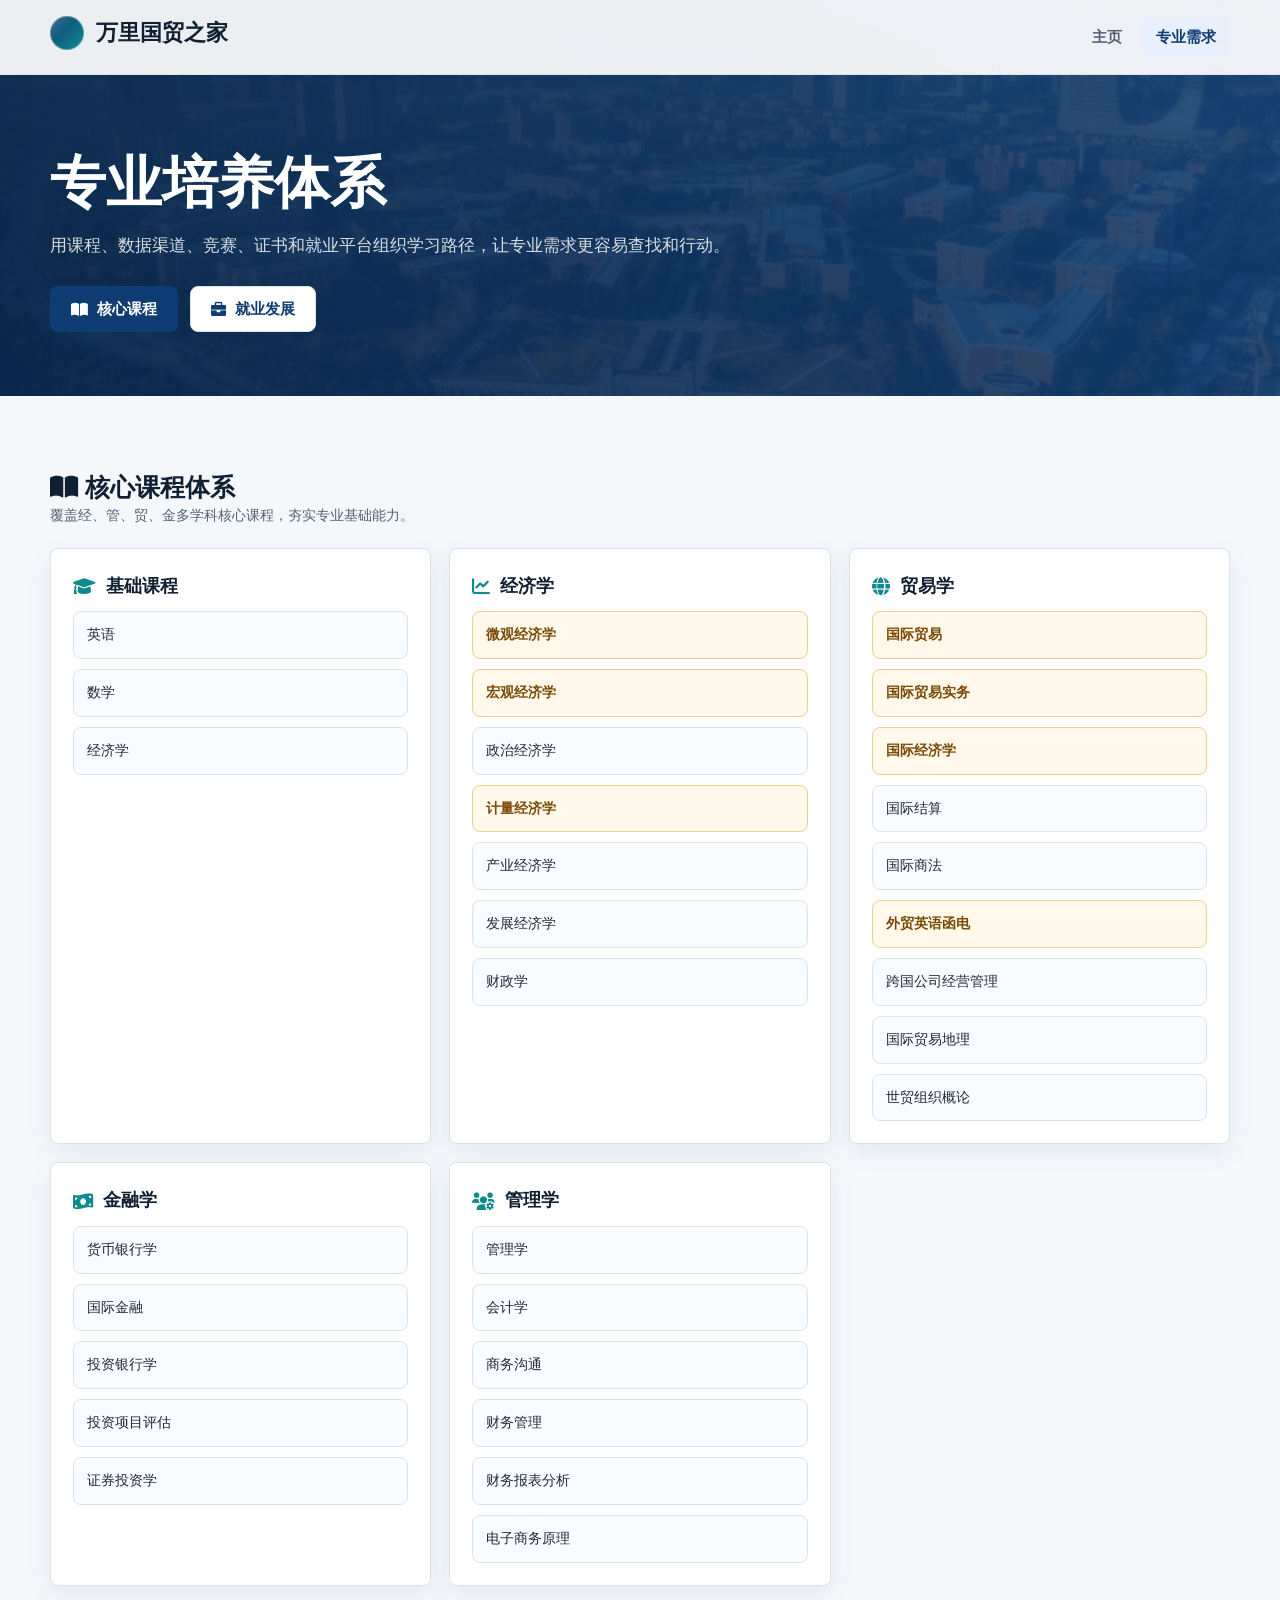
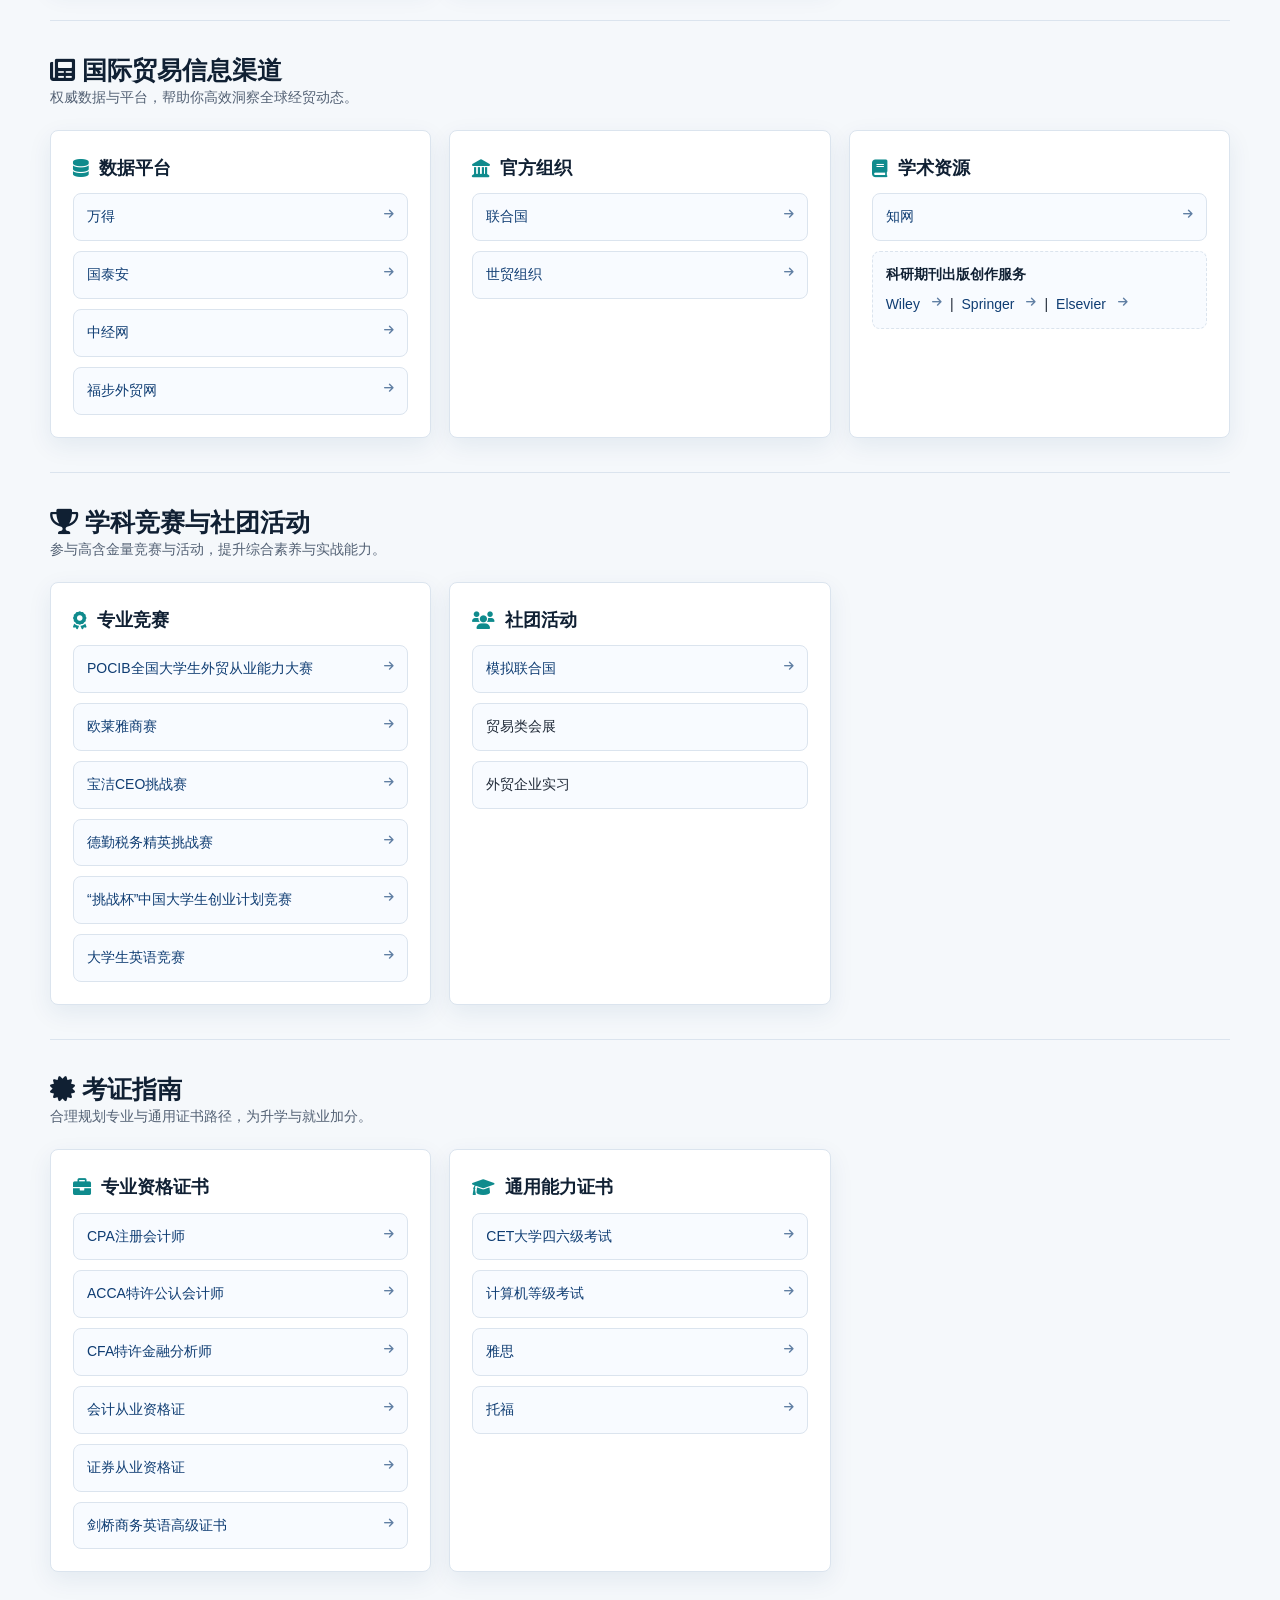
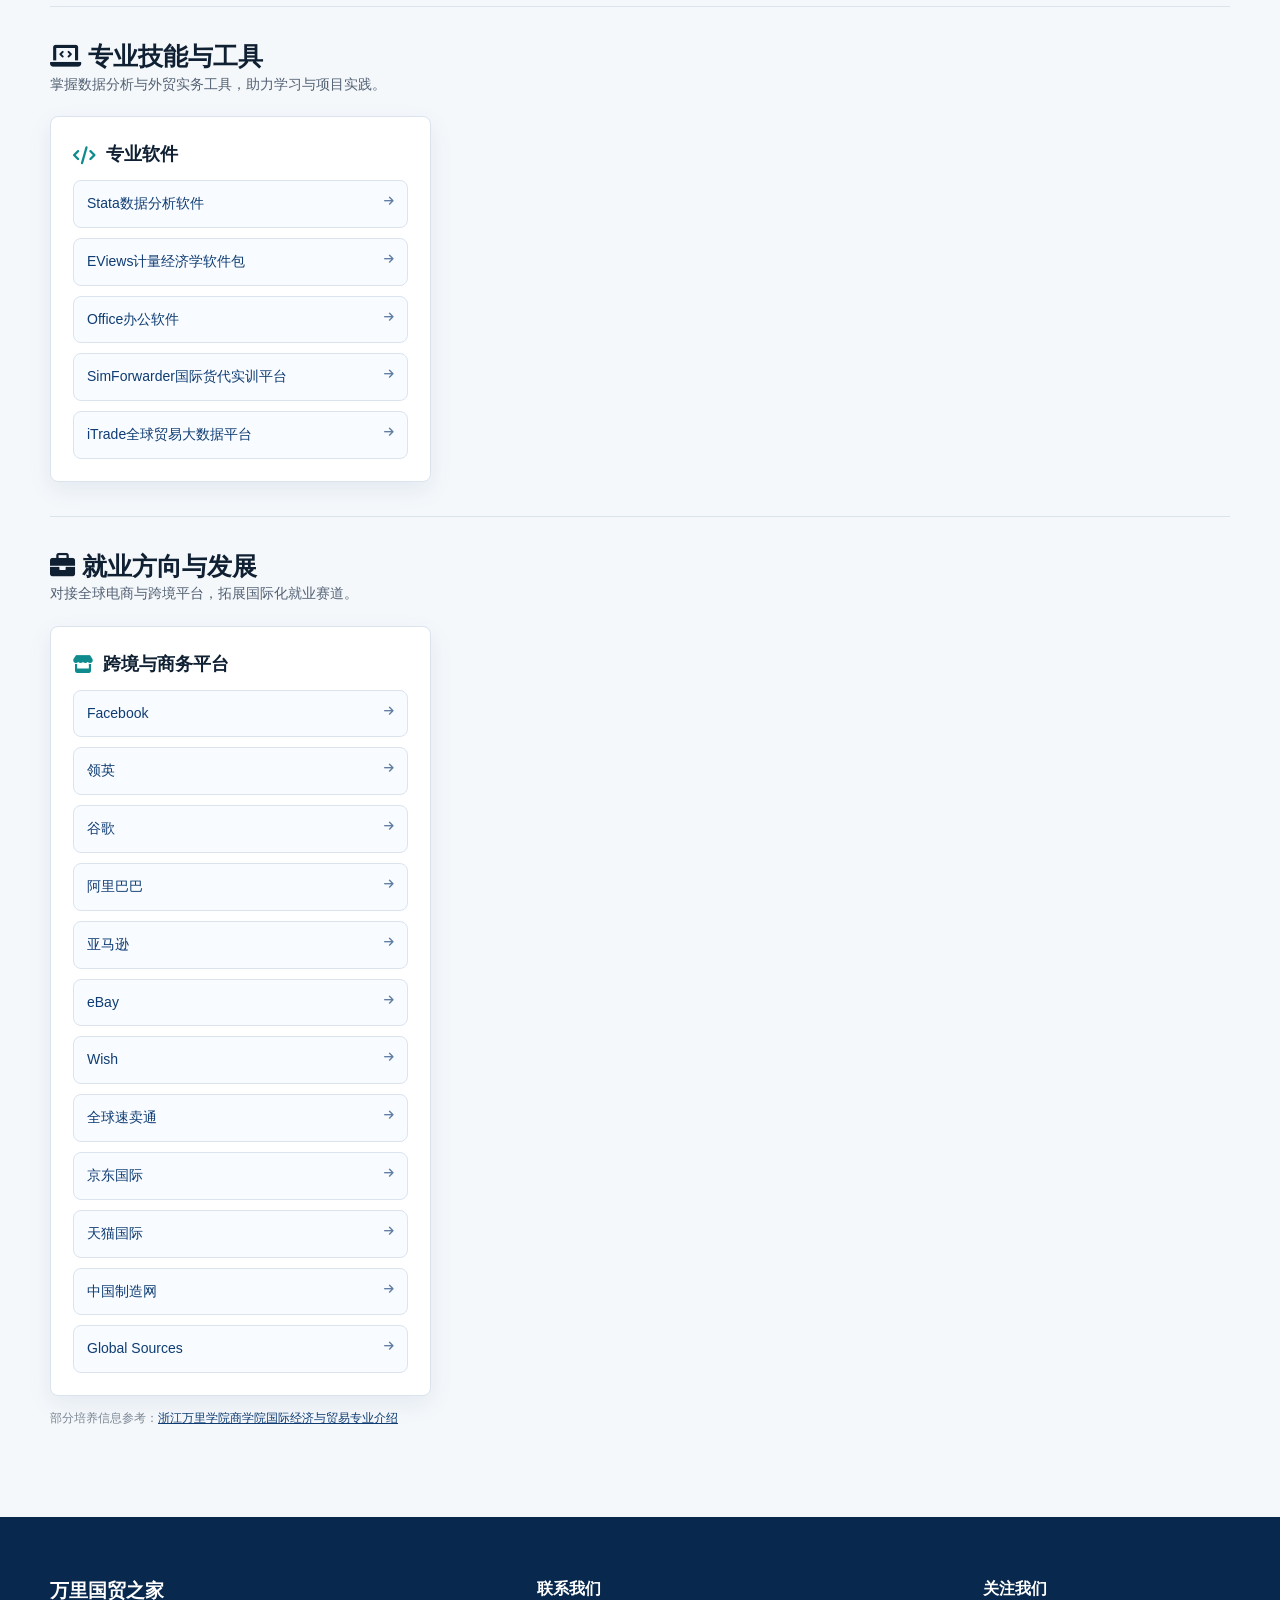
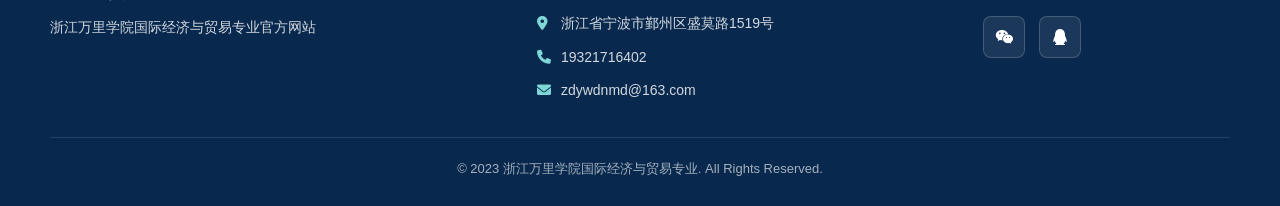
==== requirements.html @ cb08a364 "Redesign two-page site UI" ====
<!DOCTYPE html>
<html lang="zh-CN">
<head>
    <meta charset="UTF-8">
    <meta name="viewport" content="width=device-width, initial-scale=1.0">
    <title>专业需求 - 万里国贸之家</title>
    <link rel="stylesheet" href="css/style.css">
    <link rel="stylesheet" href="https://cdnjs.cloudflare.com/ajax/libs/font-awesome/6.0.0/css/all.min.css">
</head>
<body>
    <nav class="navbar">
        <div class="container">
            <div class="logo">
                <a href="index.html"><h1>万里国贸之家</h1></a>
            </div>
            <ul class="nav-links">
                <li><a href="index.html">主页</a></li>
                <li><a href="requirements.html" class="active">专业需求</a></li>
            </ul>
            <button class="menu-toggle" type="button" aria-label="打开导航">
                <i class="fas fa-bars"></i>
            </button>
        </div>
    </nav>

    <header class="page-hero">
        <div class="container">
            <h2>专业培养体系</h2>
            <p>用课程、数据渠道、竞赛、证书和就业平台组织学习路径，让专业需求更容易查找和行动。</p>
            <div class="page-hero-actions">
                <a class="btn btn-primary" href="#courses"><i class="fas fa-book-open"></i> 核心课程</a>
                <a class="btn btn-outline" href="#career"><i class="fas fa-briefcase"></i> 就业发展</a>
            </div>
        </div>
    </header>

    <main class="requirements-section">
        <div class="container">
            <div class="requirements-content">
                <section id="courses" class="requirement-category">
                    <div class="category-header">
                        <div>
                            <h3><i class="fas fa-book-open"></i> 核心课程体系</h3>
                            <p>覆盖经、管、贸、金多学科核心课程，夯实专业基础能力。</p>
                        </div>
                    </div>
                    <div class="unified-card-grid">
                        <div class="unified-card">
                            <h4><i class="fas fa-graduation-cap"></i> 基础课程</h4>
                            <div class="info-card">英语</div>
                            <div class="info-card">数学</div>
                            <div class="info-card">经济学</div>
                        </div>
                        <div class="unified-card">
                            <h4><i class="fas fa-chart-line"></i> 经济学</h4>
                            <div class="info-card important-course">微观经济学</div>
                            <div class="info-card important-course">宏观经济学</div>
                            <div class="info-card">政治经济学</div>
                            <div class="info-card important-course">计量经济学</div>
                            <div class="info-card">产业经济学</div>
                            <div class="info-card">发展经济学</div>
                            <div class="info-card">财政学</div>
                        </div>
                        <div class="unified-card">
                            <h4><i class="fas fa-globe"></i> 贸易学</h4>
                            <div class="info-card important-course">国际贸易</div>
                            <div class="info-card important-course">国际贸易实务</div>
                            <div class="info-card important-course">国际经济学</div>
                            <div class="info-card">国际结算</div>
                            <div class="info-card">国际商法</div>
                            <div class="info-card important-course">外贸英语函电</div>
                            <div class="info-card">跨国公司经营管理</div>
                            <div class="info-card">国际贸易地理</div>
                            <div class="info-card">世贸组织概论</div>
                        </div>
                        <div class="unified-card">
                            <h4><i class="fas fa-money-bill-wave"></i> 金融学</h4>
                            <div class="info-card">货币银行学</div>
                            <div class="info-card">国际金融</div>
                            <div class="info-card">投资银行学</div>
                            <div class="info-card">投资项目评估</div>
                            <div class="info-card">证券投资学</div>
                        </div>
                        <div class="unified-card">
                            <h4><i class="fas fa-users-cog"></i> 管理学</h4>
                            <div class="info-card">管理学</div>
                            <div class="info-card">会计学</div>
                            <div class="info-card">商务沟通</div>
                            <div class="info-card">财务管理</div>
                            <div class="info-card">财务报表分析</div>
                            <div class="info-card">电子商务原理</div>
                        </div>
                    </div>
                </section>

                <section class="requirement-category">
                    <div class="category-header">
                        <div>
                            <h3><i class="fas fa-newspaper"></i> 国际贸易信息渠道</h3>
                            <p>权威数据与平台，帮助你高效洞察全球经贸动态。</p>
                        </div>
                    </div>
                    <div class="unified-card-grid">
                        <div class="unified-card">
                            <h4><i class="fas fa-database"></i> 数据平台</h4>
                            <div class="info-card"><a href="https://www.wind.com.cn/" target="_blank" rel="noopener">万得</a></div>
                            <div class="info-card"><a href="https://data.csmar.com/" target="_blank" rel="noopener">国泰安</a></div>
                            <div class="info-card"><a href="https://www.cei.cn/" target="_blank" rel="noopener">中经网</a></div>
                            <div class="info-card"><a href="https://www.fobshanghai.com/" target="_blank" rel="noopener">福步外贸网</a></div>
                        </div>
                        <div class="unified-card">
                            <h4><i class="fas fa-landmark"></i> 官方组织</h4>
                            <div class="info-card"><a href="https://www.un.org/zh/" target="_blank" rel="noopener">联合国</a></div>
                            <div class="info-card"><a href="https://www.wto.org/" target="_blank" rel="noopener">世贸组织</a></div>
                        </div>
                        <div class="unified-card">
                            <h4><i class="fas fa-book"></i> 学术资源</h4>
                            <div class="info-card"><a href="https://www.cnki.net/" target="_blank" rel="noopener">知网</a></div>
                            <div class="info-card cluster-box">
                                <div class="cluster-title">科研期刊出版创作服务</div>
                                <div class="cluster-links">
                                    <a href="https://www.wiley.com/en-us" target="_blank" rel="noopener">Wiley</a>
                                    <span>|</span>
                                    <a href="https://www.springer.com/" target="_blank" rel="noopener">Springer</a>
                                    <span>|</span>
                                    <a href="https://www.elsevier.com/" target="_blank" rel="noopener">Elsevier</a>
                                </div>
                            </div>
                        </div>
                    </div>
                </section>

                <section class="requirement-category">
                    <div class="category-header">
                        <div>
                            <h3><i class="fas fa-trophy"></i> 学科竞赛与社团活动</h3>
                            <p>参与高含金量竞赛与活动，提升综合素养与实战能力。</p>
                        </div>
                    </div>
                    <div class="unified-card-grid">
                        <div class="unified-card">
                            <h4><i class="fas fa-award"></i> 专业竞赛</h4>
                            <div class="info-card"><a href="https://winner.pocib.com/2024-2025/index.html" target="_blank" rel="noopener">POCIB全国大学生外贸从业能力大赛</a></div>
                            <div class="info-card"><a href="https://brandstorm.loreal.com/zh" target="_blank" rel="noopener">欧莱雅商赛</a></div>
                            <div class="info-card"><a href="https://pg-ceochallenge.hrc.com.vn/" target="_blank" rel="noopener">宝洁CEO挑战赛</a></div>
                            <div class="info-card"><a href="https://www.deloitte.com/cn/zh/events.html" target="_blank" rel="noopener">德勤税务精英挑战赛</a></div>
                            <div class="info-card"><a href="https://www.tiaozhanbei.net/" target="_blank" rel="noopener">“挑战杯”中国大学生创业计划竞赛</a></div>
                            <div class="info-card"><a href="https://www.chinaneccs.cn/" target="_blank" rel="noopener">大学生英语竞赛</a></div>
                        </div>
                        <div class="unified-card">
                            <h4><i class="fas fa-users"></i> 社团活动</h4>
                            <div class="info-card"><a href="https://bfsumun.unischool.cn/" target="_blank" rel="noopener">模拟联合国</a></div>
                            <div class="info-card">贸易类会展</div>
                            <div class="info-card">外贸企业实习</div>
                        </div>
                    </div>
                </section>

                <section class="requirement-category">
                    <div class="category-header">
                        <div>
                            <h3><i class="fas fa-certificate"></i> 考证指南</h3>
                            <p>合理规划专业与通用证书路径，为升学与就业加分。</p>
                        </div>
                    </div>
                    <div class="unified-card-grid">
                        <div class="unified-card">
                            <h4><i class="fas fa-briefcase"></i> 专业资格证书</h4>
                            <div class="info-card"><a href="https://cpaexam.cicpa.org.cn/" target="_blank" rel="noopener">CPA注册会计师</a></div>
                            <div class="info-card"><a href="https://www.accaglobal.com/ca/en.html" target="_blank" rel="noopener">ACCA特许公认会计师</a></div>
                            <div class="info-card"><a href="https://www.cfainstitute.org/" target="_blank" rel="noopener">CFA特许金融分析师</a></div>
                            <div class="info-card"><a href="http://kzp.mof.gov.cn/" target="_blank" rel="noopener">会计从业资格证</a></div>
                            <div class="info-card"><a href="https://www.sac.net.cn/cyry/kspt/ksbm/" target="_blank" rel="noopener">证券从业资格证</a></div>
                            <div class="info-card"><a href="https://bec.neea.cn/" target="_blank" rel="noopener">剑桥商务英语高级证书</a></div>
                        </div>
                        <div class="unified-card">
                            <h4><i class="fas fa-graduation-cap"></i> 通用能力证书</h4>
                            <div class="info-card"><a href="https://cet-bm.neea.edu.cn/" target="_blank" rel="noopener">CET大学四六级考试</a></div>
                            <div class="info-card"><a href="https://ncre-bm.neea.cn/" target="_blank" rel="noopener">计算机等级考试</a></div>
                            <div class="info-card"><a href="https://ielts.org/" target="_blank" rel="noopener">雅思</a></div>
                            <div class="info-card"><a href="https://www.cn.ets.org/toefl.html" target="_blank" rel="noopener">托福</a></div>
                        </div>
                    </div>
                </section>

                <section class="requirement-category">
                    <div class="category-header">
                        <div>
                            <h3><i class="fas fa-laptop-code"></i> 专业技能与工具</h3>
                            <p>掌握数据分析与外贸实务工具，助力学习与项目实践。</p>
                        </div>
                    </div>
                    <div class="unified-card-grid">
                        <div class="unified-card">
                            <h4><i class="fas fa-code"></i> 专业软件</h4>
                            <div class="info-card"><a href="https://www.stata.com/" target="_blank" rel="noopener">Stata数据分析软件</a></div>
                            <div class="info-card"><a href="https://www.eviews.com/" target="_blank" rel="noopener">EViews计量经济学软件包</a></div>
                            <div class="info-card"><a href="https://www.microsoft.com/en/microsoft-365/microsoft-office" target="_blank" rel="noopener">Office办公软件</a></div>
                            <div class="info-card"><a href="https://simforwarder.desunsoft.net/" target="_blank" rel="noopener">SimForwarder国际货代实训平台</a></div>
                            <div class="info-card"><a href="https://itrade.taiwantrade.com/" target="_blank" rel="noopener">iTrade全球贸易大数据平台</a></div>
                        </div>
                    </div>
                </section>

                <section id="career" class="requirement-category">
                    <div class="category-header">
                        <div>
                            <h3><i class="fas fa-briefcase"></i> 就业方向与发展</h3>
                            <p>对接全球电商与跨境平台，拓展国际化就业赛道。</p>
                        </div>
                    </div>
                    <div class="unified-card-grid">
                        <div class="unified-card">
                            <h4><i class="fas fa-store"></i> 跨境与商务平台</h4>
                            <div class="info-card"><a href="https://www.facebook.com/" target="_blank" rel="noopener">Facebook</a></div>
                            <div class="info-card"><a href="https://www.linkedin.com/" target="_blank" rel="noopener">领英</a></div>
                            <div class="info-card"><a href="https://www.google.cn/" target="_blank" rel="noopener">谷歌</a></div>
                            <div class="info-card"><a href="https://www.alibaba.com/" target="_blank" rel="noopener">阿里巴巴</a></div>
                            <div class="info-card"><a href="https://www.amazon.com/" target="_blank" rel="noopener">亚马逊</a></div>
                            <div class="info-card"><a href="https://www.ebay.com/" target="_blank" rel="noopener">eBay</a></div>
                            <div class="info-card"><a href="https://www.wish.com/" target="_blank" rel="noopener">Wish</a></div>
                            <div class="info-card"><a href="https://www.aliexpress.com/" target="_blank" rel="noopener">全球速卖通</a></div>
                            <div class="info-card"><a href="https://global.jd.com/" target="_blank" rel="noopener">京东国际</a></div>
                            <div class="info-card"><a href="https://www.tmall.hk/" target="_blank" rel="noopener">天猫国际</a></div>
                            <div class="info-card"><a href="https://cn.made-in-china.com/" target="_blank" rel="noopener">中国制造网</a></div>
                            <div class="info-card"><a href="https://www.globalsources.com/" target="_blank" rel="noopener">Global Sources</a></div>
                        </div>
                    </div>
                </section>
            </div>
            <p class="source-note">部分培养信息参考：<a href="https://business.zwu.edu.cn/b0/40/c7077a176192/page.htm" target="_blank" rel="noopener">浙江万里学院商学院国际经济与贸易专业介绍</a></p>
        </div>
    </main>

    <footer class="footer">
        <div class="container">
            <div class="footer-content">
                <div class="footer-info">
                    <h3>万里国贸之家</h3>
                    <p>浙江万里学院国际经济与贸易专业官方网站</p>
                </div>
                <div class="footer-contact">
                    <h4>联系我们</h4>
                    <p><i class="fas fa-map-marker-alt"></i> 浙江省宁波市鄞州区盛莫路1519号</p>
                    <p><i class="fas fa-phone"></i> 19321716402</p>
                    <p><i class="fas fa-envelope"></i> zdywdnmd@163.com</p>
                </div>
                <div class="footer-social">
                    <h4>关注我们</h4>
                    <div>
                        <a href="#" class="social-icon" data-image="images/微信二维码.png" aria-label="微信二维码"><i class="fab fa-weixin"></i></a>
                        <a href="#" class="social-icon" data-image="images/QQ.png" aria-label="QQ二维码"><i class="fab fa-qq"></i></a>
                    </div>
                </div>
            </div>
            <div class="footer-bottom">
                <p>&copy; 2023 浙江万里学院国际经济与贸易专业. All Rights Reserved.</p>
            </div>
        </div>
    </footer>

    <div id="qrCodeModal" class="modal" aria-hidden="true">
        <div class="modal-content">
            <span class="close-modal" aria-label="关闭">&times;</span>
            <img id="modalImage" src="" alt="二维码">
        </div>
    </div>

    <script src="js/script.js"></script>
</body>
</html>
---- css/style.css ----
/* 万里国贸之家 - UI redesign */

* {
    box-sizing: border-box;
    margin: 0;
    padding: 0;
}

:root {
    --primary-color: #0f3d73;
    --primary-dark: #08284d;
    --primary-soft: #e8f1fb;
    --accent-teal: #0f8b8d;
    --accent-amber: #d97706;
    --ink: #102033;
    --text-primary: #1f2937;
    --text-secondary: #536174;
    --text-muted: #7b8794;
    --text-light: #ffffff;
    --bg-primary: #ffffff;
    --bg-secondary: #f5f8fb;
    --bg-tertiary: #eef3f8;
    --surface: #ffffff;
    --border-color: #dbe4ee;
    --border-strong: #b9c8d8;
    --shadow-light: 0 8px 24px rgba(15, 61, 115, 0.08);
    --shadow-medium: 0 16px 38px rgba(15, 61, 115, 0.12);
    --radius-sm: 4px;
    --radius-md: 8px;
    --radius-full: 9999px;
    --nav-height: 74px;
    --transition-base: 180ms ease;
}

html {
    scroll-behavior: smooth;
}

body {
    min-width: 320px;
    font-family: "PingFang SC", "Microsoft YaHei", "Hiragino Sans GB", Arial, sans-serif;
    color: var(--text-primary);
    background: var(--bg-secondary);
    line-height: 1.7;
    overflow-x: hidden;
}

body.menu-open {
    overflow: hidden;
}

img {
    display: block;
    max-width: 100%;
}

a {
    color: inherit;
}

button,
input,
textarea {
    font: inherit;
}

.container {
    width: min(1180px, calc(100% - 40px));
    margin: 0 auto;
}

.section {
    padding: 86px 0;
}

.section-muted {
    background: var(--bg-primary);
}

.section-title {
    max-width: 760px;
    margin: 0 auto 38px;
    text-align: center;
}

.section-title h2 {
    color: var(--ink);
    font-size: clamp(28px, 4vw, 42px);
    line-height: 1.2;
    font-weight: 800;
    letter-spacing: 0;
}

.section-title p {
    margin-top: 14px;
    color: var(--text-secondary);
    font-size: 16px;
}

.line {
    width: 56px;
    height: 3px;
    margin: 18px auto 0;
    background: var(--accent-teal);
    border-radius: var(--radius-full);
}

.navbar {
    position: fixed;
    inset: 0 0 auto 0;
    z-index: 1000;
    min-height: var(--nav-height);
    background: rgba(255, 255, 255, 0.92);
    border-bottom: 1px solid rgba(219, 228, 238, 0.9);
    backdrop-filter: blur(16px);
    transition: box-shadow var(--transition-base), background var(--transition-base);
}

.navbar.is-scrolled {
    background: rgba(255, 255, 255, 0.97);
    box-shadow: 0 10px 28px rgba(15, 61, 115, 0.08);
}

.navbar .container {
    min-height: var(--nav-height);
    display: flex;
    align-items: center;
    justify-content: space-between;
    gap: 24px;
}

.logo a {
    display: inline-flex;
    align-items: center;
    gap: 12px;
    text-decoration: none;
}

.logo a::before {
    content: "";
    width: 34px;
    height: 34px;
    border-radius: 50%;
    background:
        linear-gradient(135deg, rgba(255, 255, 255, 0.24), rgba(255, 255, 255, 0) 42%),
        linear-gradient(135deg, var(--primary-color), var(--accent-teal));
    box-shadow: inset 0 0 0 1px rgba(255, 255, 255, 0.3);
}

.logo h1 {
    color: var(--ink);
    font-size: 22px;
    line-height: 1;
    font-weight: 800;
    letter-spacing: 0;
}

.nav-links {
    display: flex;
    align-items: center;
    gap: 6px;
    list-style: none;
}

.nav-links a {
    display: inline-flex;
    align-items: center;
    min-height: 40px;
    padding: 0 14px;
    border-radius: var(--radius-md);
    color: var(--text-secondary);
    font-size: 15px;
    font-weight: 650;
    text-decoration: none;
    transition: background var(--transition-base), color var(--transition-base);
}

.nav-links a:hover,
.nav-links a.active {
    color: var(--primary-color);
    background: var(--primary-soft);
}

.menu-toggle {
    display: none;
    width: 42px;
    height: 42px;
    border: 1px solid var(--border-color);
    border-radius: var(--radius-md);
    color: var(--primary-color);
    background: var(--surface);
    align-items: center;
    justify-content: center;
    cursor: pointer;
}

.hero {
    position: relative;
    min-height: 690px;
    padding: calc(var(--nav-height) + 68px) 0 72px;
    display: flex;
    align-items: center;
    overflow: hidden;
    background: #0b2747;
    color: var(--text-light);
}

.hero-media {
    position: absolute;
    inset: 0;
}

.hero-media img {
    width: 100%;
    height: 100%;
    object-fit: cover;
    object-position: center;
}

.hero-media::after {
    content: "";
    position: absolute;
    inset: 0;
    background:
        linear-gradient(90deg, rgba(8, 28, 52, 0.9), rgba(8, 28, 52, 0.68) 43%, rgba(8, 28, 52, 0.22)),
        linear-gradient(180deg, rgba(8, 28, 52, 0.08), rgba(8, 28, 52, 0.44));
}

.hero .container {
    position: relative;
    z-index: 1;
}

.hero-grid {
    display: grid;
    grid-template-columns: minmax(0, 1.1fr) minmax(320px, 0.72fr);
    gap: 54px;
    align-items: end;
}

.hero-copy h2 {
    max-width: 720px;
    font-size: clamp(42px, 7vw, 76px);
    line-height: 1.05;
    font-weight: 850;
    letter-spacing: 0;
    overflow-wrap: anywhere;
}

.hero-copy h3 {
    margin-top: 18px;
    color: rgba(255, 255, 255, 0.92);
    font-size: clamp(24px, 4vw, 38px);
    line-height: 1.25;
    font-weight: 750;
    letter-spacing: 0;
}

.hero-copy p {
    max-width: 620px;
    margin-top: 24px;
    color: rgba(255, 255, 255, 0.86);
    font-size: 18px;
}

.hero-actions {
    display: flex;
    flex-wrap: wrap;
    gap: 14px;
    margin-top: 34px;
}

.btn,
.btn-secondary {
    display: inline-flex;
    align-items: center;
    justify-content: center;
    gap: 9px;
    min-height: 46px;
    padding: 0 20px;
    border: 1px solid transparent;
    border-radius: var(--radius-md);
    font-size: 15px;
    font-weight: 750;
    line-height: 1.2;
    text-decoration: none;
    cursor: pointer;
    transition: transform var(--transition-base), box-shadow var(--transition-base), background var(--transition-base), border-color var(--transition-base), color var(--transition-base);
}

.btn:hover,
.btn-secondary:hover {
    transform: translateY(-1px);
}

.btn-primary {
    color: var(--text-light);
    background: var(--primary-color);
    box-shadow: 0 14px 28px rgba(15, 61, 115, 0.18);
}

.btn-primary:hover {
    background: var(--primary-dark);
}

.btn-outline,
.btn-secondary {
    color: var(--primary-color);
    background: var(--surface);
    border-color: var(--border-color);
}

.hero .btn-outline {
    color: var(--text-light);
    background: rgba(255, 255, 255, 0.08);
    border-color: rgba(255, 255, 255, 0.34);
}

.hero .btn-outline:hover {
    background: rgba(255, 255, 255, 0.16);
}

.hero-panel {
    background: rgba(255, 255, 255, 0.94);
    border: 1px solid rgba(255, 255, 255, 0.65);
    border-radius: var(--radius-md);
    padding: 24px;
    color: var(--ink);
    box-shadow: 0 28px 70px rgba(5, 22, 42, 0.2);
}

.hero-panel h4 {
    font-size: 18px;
    font-weight: 800;
}

.hero-facts {
    display: grid;
    gap: 12px;
    margin-top: 18px;
}

.hero-fact {
    display: grid;
    grid-template-columns: 44px 1fr;
    gap: 12px;
    align-items: center;
    padding: 14px;
    border: 1px solid var(--border-color);
    border-radius: var(--radius-md);
    background: #f8fbff;
}

.hero-fact i {
    width: 44px;
    height: 44px;
    display: inline-flex;
    align-items: center;
    justify-content: center;
    border-radius: var(--radius-md);
    color: var(--primary-color);
    background: var(--primary-soft);
}

.hero-fact strong {
    display: block;
    color: var(--ink);
    font-size: 15px;
}

.hero-fact span {
    color: var(--text-secondary);
    font-size: 13px;
}

.image-credit,
.source-note {
    margin-top: 12px;
    color: var(--text-muted);
    font-size: 12px;
}

.image-credit a,
.source-note a {
    color: var(--primary-color);
}

.quick-links {
    margin-top: -42px;
    position: relative;
    z-index: 2;
}

.quick-grid {
    display: grid;
    grid-template-columns: repeat(4, 1fr);
    gap: 1px;
    overflow: hidden;
    border: 1px solid var(--border-color);
    border-radius: var(--radius-md);
    background: var(--border-color);
    box-shadow: var(--shadow-medium);
}

.quick-card {
    min-height: 124px;
    padding: 24px;
    background: var(--surface);
    text-decoration: none;
    transition: background var(--transition-base), transform var(--transition-base);
}

.quick-card:hover {
    background: #f8fbff;
}

.quick-card i {
    color: var(--accent-teal);
    font-size: 22px;
}

.quick-card strong {
    display: block;
    margin-top: 14px;
    color: var(--ink);
    font-size: 17px;
}

.quick-card span {
    display: block;
    margin-top: 5px;
    color: var(--text-secondary);
    font-size: 14px;
}

.about-layout {
    display: grid;
    grid-template-columns: minmax(0, 1fr) minmax(360px, 0.76fr);
    gap: 48px;
    align-items: center;
}

.about-copy {
    display: grid;
    gap: 22px;
}

.about-copy p {
    color: var(--text-secondary);
    font-size: 16px;
}

.feature-list {
    display: grid;
    gap: 12px;
    list-style: none;
}

.feature-list li {
    display: flex;
    gap: 12px;
    align-items: flex-start;
    color: var(--text-primary);
}

.feature-list i {
    margin-top: 4px;
    color: var(--accent-teal);
}

.stat-grid,
.highlights-grid {
    display: grid;
    grid-template-columns: repeat(3, 1fr);
    gap: 14px;
}

.stat-card,
.highlight-card,
.objective-item,
.unified-card,
.info-card,
.resource-card {
    border: 1px solid var(--border-color);
    border-radius: var(--radius-md);
    background: var(--surface);
    box-shadow: var(--shadow-light);
}

.stat-card,
.highlight-card {
    padding: 20px;
}

.stat-card strong,
.highlight-card strong {
    display: block;
    color: var(--primary-color);
    font-size: 26px;
    line-height: 1.15;
    font-weight: 850;
}

.stat-card span,
.highlight-card span {
    display: block;
    margin-top: 8px;
    color: var(--text-secondary);
    font-size: 14px;
}

.about-media {
    display: grid;
    gap: 14px;
}

.media-frame {
    overflow: hidden;
    border-radius: var(--radius-md);
    border: 1px solid var(--border-color);
    background: var(--surface);
    box-shadow: var(--shadow-medium);
}

.media-frame img {
    width: 100%;
    aspect-ratio: 4 / 3;
    object-fit: cover;
}

.objectives-grid {
    display: grid;
    grid-template-columns: repeat(4, 1fr);
    gap: 20px;
}

.objective-item {
    padding: 28px 24px;
    min-height: 235px;
    transition: transform var(--transition-base), box-shadow var(--transition-base), border-color var(--transition-base);
}

.objective-item:hover,
.unified-card:hover,
.resource-card:hover {
    transform: translateY(-3px);
    border-color: var(--border-strong);
    box-shadow: var(--shadow-medium);
}

.objective-item .icon,
.card-icon {
    width: 46px;
    height: 46px;
    display: inline-flex;
    align-items: center;
    justify-content: center;
    border-radius: var(--radius-md);
    color: var(--primary-color);
    background: var(--primary-soft);
    font-size: 20px;
}

.objective-item h3 {
    margin-top: 22px;
    color: var(--ink);
    font-size: 21px;
    font-weight: 800;
}

.objective-item p {
    margin-top: 10px;
    color: var(--text-secondary);
    font-size: 14px;
}

.program-path {
    display: grid;
    grid-template-columns: repeat(3, 1fr);
    gap: 18px;
}

.path-item {
    padding: 26px;
    border-left: 4px solid var(--accent-teal);
    border-radius: var(--radius-md);
    background: var(--surface);
    box-shadow: var(--shadow-light);
}

.path-item h3 {
    color: var(--ink);
    font-size: 20px;
}

.path-item p {
    margin-top: 10px;
    color: var(--text-secondary);
    font-size: 14px;
}

.page-hero {
    padding: calc(var(--nav-height) + 78px) 0 64px;
    color: var(--text-light);
    background:
        linear-gradient(90deg, rgba(8, 40, 77, 0.94), rgba(15, 61, 115, 0.86)),
        url("../images/campus-gallery.jpg") center / cover;
}

.page-hero h2 {
    max-width: 800px;
    font-size: clamp(34px, 5vw, 56px);
    line-height: 1.1;
    font-weight: 850;
    letter-spacing: 0;
    overflow-wrap: anywhere;
}

.page-hero p {
    max-width: 680px;
    margin-top: 18px;
    color: rgba(255, 255, 255, 0.84);
    font-size: 17px;
}

.page-hero-actions {
    display: flex;
    flex-wrap: wrap;
    gap: 12px;
    margin-top: 26px;
}

.requirements-section {
    padding: 76px 0 88px;
}

.requirements-content {
    display: grid;
    gap: 34px;
}

.requirement-category {
    padding-bottom: 34px;
    border-bottom: 1px solid var(--border-color);
}

.requirement-category:last-child {
    border-bottom: 0;
    padding-bottom: 0;
}

.category-header {
    display: flex;
    align-items: flex-start;
    justify-content: space-between;
    gap: 24px;
    margin-bottom: 20px;
}

.category-header h3,
.requirement-category h3 {
    color: var(--ink);
    font-size: 25px;
    line-height: 1.25;
    font-weight: 800;
}

.category-header p,
.section-note {
    max-width: 620px;
    color: var(--text-secondary);
    font-size: 14px;
}

.unified-card-grid,
.resource-grid {
    display: grid;
    grid-template-columns: repeat(3, 1fr);
    gap: 18px;
}

.unified-card,
.resource-card {
    padding: 22px;
    transition: transform var(--transition-base), box-shadow var(--transition-base), border-color var(--transition-base);
}

.unified-card h4,
.resource-card h4 {
    display: flex;
    align-items: center;
    gap: 10px;
    color: var(--ink);
    font-size: 18px;
    font-weight: 800;
}

.unified-card h4 i,
.resource-card h4 i {
    color: var(--accent-teal);
}

.info-card {
    display: block;
    margin-top: 10px;
    padding: 11px 13px;
    color: var(--text-primary);
    font-size: 14px;
    box-shadow: none;
    background: #f8fbff;
}

.info-card a {
    display: flex;
    justify-content: space-between;
    gap: 12px;
    color: var(--primary-color);
    text-decoration: none;
}

.info-card a::after {
    content: "\f061";
    font-family: "Font Awesome 6 Free";
    font-weight: 900;
    font-size: 11px;
    opacity: 0.65;
}

.important-course {
    border-color: #f1cf92;
    background: #fff8eb;
    color: #7a4a04;
    font-weight: 750;
}

.cluster-box {
    border-style: dashed;
}

.cluster-title {
    color: var(--ink);
    font-weight: 750;
}

.cluster-links {
    display: flex;
    flex-wrap: wrap;
    gap: 8px;
    margin-top: 6px;
}

.cluster-links a {
    color: var(--primary-color);
    text-decoration: none;
}

.footer {
    padding: 58px 0 26px;
    color: rgba(255, 255, 255, 0.82);
    background: #08284d;
}

.footer-content {
    display: grid;
    grid-template-columns: 1.1fr 1fr 0.6fr;
    gap: 34px;
}

.footer h3,
.footer h4 {
    color: var(--text-light);
}

.footer-info p,
.footer-contact p {
    margin-top: 10px;
    font-size: 14px;
}

.footer-contact i {
    width: 20px;
    color: #7ed6d7;
}

.footer-social {
    display: flex;
    flex-direction: column;
    gap: 14px;
}

.footer-social a {
    width: 42px;
    height: 42px;
    display: inline-flex;
    align-items: center;
    justify-content: center;
    margin-right: 10px;
    border: 1px solid rgba(255, 255, 255, 0.18);
    border-radius: var(--radius-md);
    color: var(--text-light);
    text-decoration: none;
    background: rgba(255, 255, 255, 0.08);
}

.footer-bottom {
    margin-top: 34px;
    padding-top: 20px;
    border-top: 1px solid rgba(255, 255, 255, 0.12);
    color: rgba(255, 255, 255, 0.64);
    font-size: 13px;
    text-align: center;
}

.modal {
    position: fixed;
    inset: 0;
    z-index: 9999;
    display: none;
    align-items: center;
    justify-content: center;
    padding: 24px;
    background: rgba(5, 18, 32, 0.72);
}

.modal-content {
    position: relative;
    max-width: 420px;
    width: min(100%, 420px);
    padding: 22px;
    border-radius: var(--radius-md);
    background: var(--surface);
    box-shadow: var(--shadow-medium);
}

.close-modal {
    position: absolute;
    top: 8px;
    right: 14px;
    color: var(--text-secondary);
    font-size: 28px;
    cursor: pointer;
}

#modalImage {
    max-height: 80vh;
    margin: 16px auto 0;
}

.back-to-top {
    position: fixed;
    right: 24px;
    bottom: 24px;
    z-index: 900;
    width: 44px;
    height: 44px;
    display: flex;
    align-items: center;
    justify-content: center;
    border: 0;
    border-radius: var(--radius-md);
    color: var(--text-light);
    background: var(--primary-color);
    box-shadow: var(--shadow-light);
    opacity: 0;
    visibility: hidden;
    cursor: pointer;
    transition: opacity var(--transition-base), visibility var(--transition-base), transform var(--transition-base);
}

.back-to-top.visible {
    opacity: 1;
    visibility: visible;
}

.back-to-top:hover {
    transform: translateY(-2px);
}

@media (max-width: 1024px) {
    .hero-grid,
    .about-layout {
        grid-template-columns: 1fr;
    }

    .hero-panel {
        max-width: 620px;
    }

    .quick-grid,
    .objectives-grid {
        grid-template-columns: repeat(2, 1fr);
    }

    .unified-card-grid,
    .resource-grid,
    .program-path {
        grid-template-columns: repeat(2, 1fr);
    }
}

@media (max-width: 768px) {
    :root {
        --nav-height: 66px;
    }

    .container {
        width: min(1180px, calc(100% - 28px));
    }

    .navbar .container {
        min-height: var(--nav-height);
    }

    .menu-toggle {
        position: fixed;
        top: 12px;
        right: 14px;
        z-index: 1002;
        display: inline-flex;
        flex-shrink: 0;
        background: var(--primary-soft);
        border-color: var(--border-strong);
    }

    .nav-links {
        position: fixed;
        inset: var(--nav-height) 14px auto 14px;
        display: none;
        flex-direction: column;
        align-items: stretch;
        padding: 12px;
        border: 1px solid var(--border-color);
        border-radius: var(--radius-md);
        background: var(--surface);
        box-shadow: var(--shadow-medium);
    }

    .nav-links.active {
        display: flex;
    }

    .nav-links a {
        justify-content: center;
        min-height: 44px;
    }

    .hero {
        min-height: auto;
        padding: calc(var(--nav-height) + 54px) 0 56px;
    }

    .hero-grid {
        gap: 34px;
    }

    .hero-copy p {
        font-size: 16px;
    }

    .quick-links {
        margin-top: 0;
    }

    .quick-grid,
    .objectives-grid,
    .stat-grid,
    .highlights-grid,
    .unified-card-grid,
    .resource-grid,
    .program-path,
    .footer-content {
        grid-template-columns: 1fr;
    }

    .section,
    .requirements-section {
        padding: 58px 0;
    }

    .page-hero {
        padding: calc(var(--nav-height) + 52px) 0 48px;
    }

    .page-hero h2 {
        font-size: clamp(30px, 8.2vw, 42px);
    }

    .category-header {
        display: block;
    }

    .category-header p {
        margin-top: 10px;
    }

}

@media (max-width: 520px) {
    .hero-actions,
    .page-hero-actions {
        display: grid;
    }

    .btn,
    .btn-secondary {
        width: 100%;
    }

    .hero-panel {
        padding: 18px;
    }

    .quick-card,
    .objective-item,
    .unified-card,
    .resource-card {
        padding: 20px;
    }
}
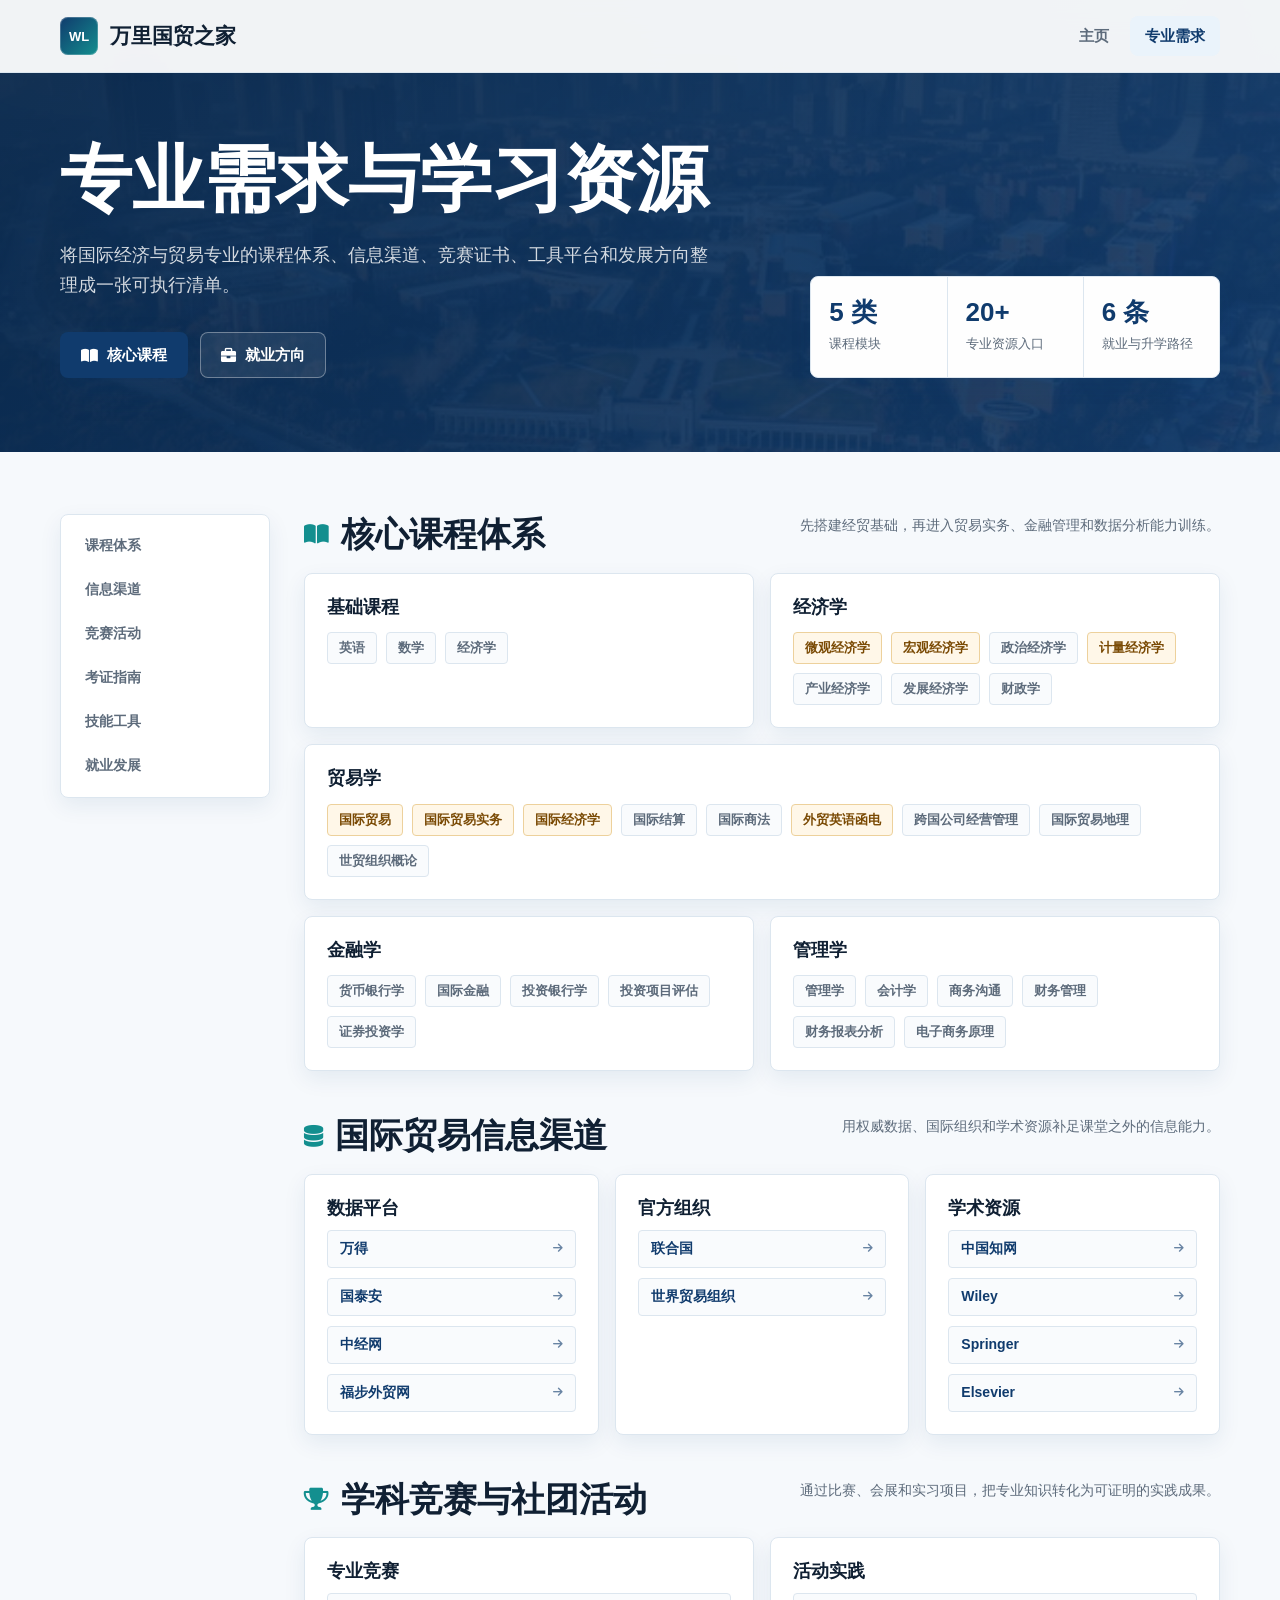
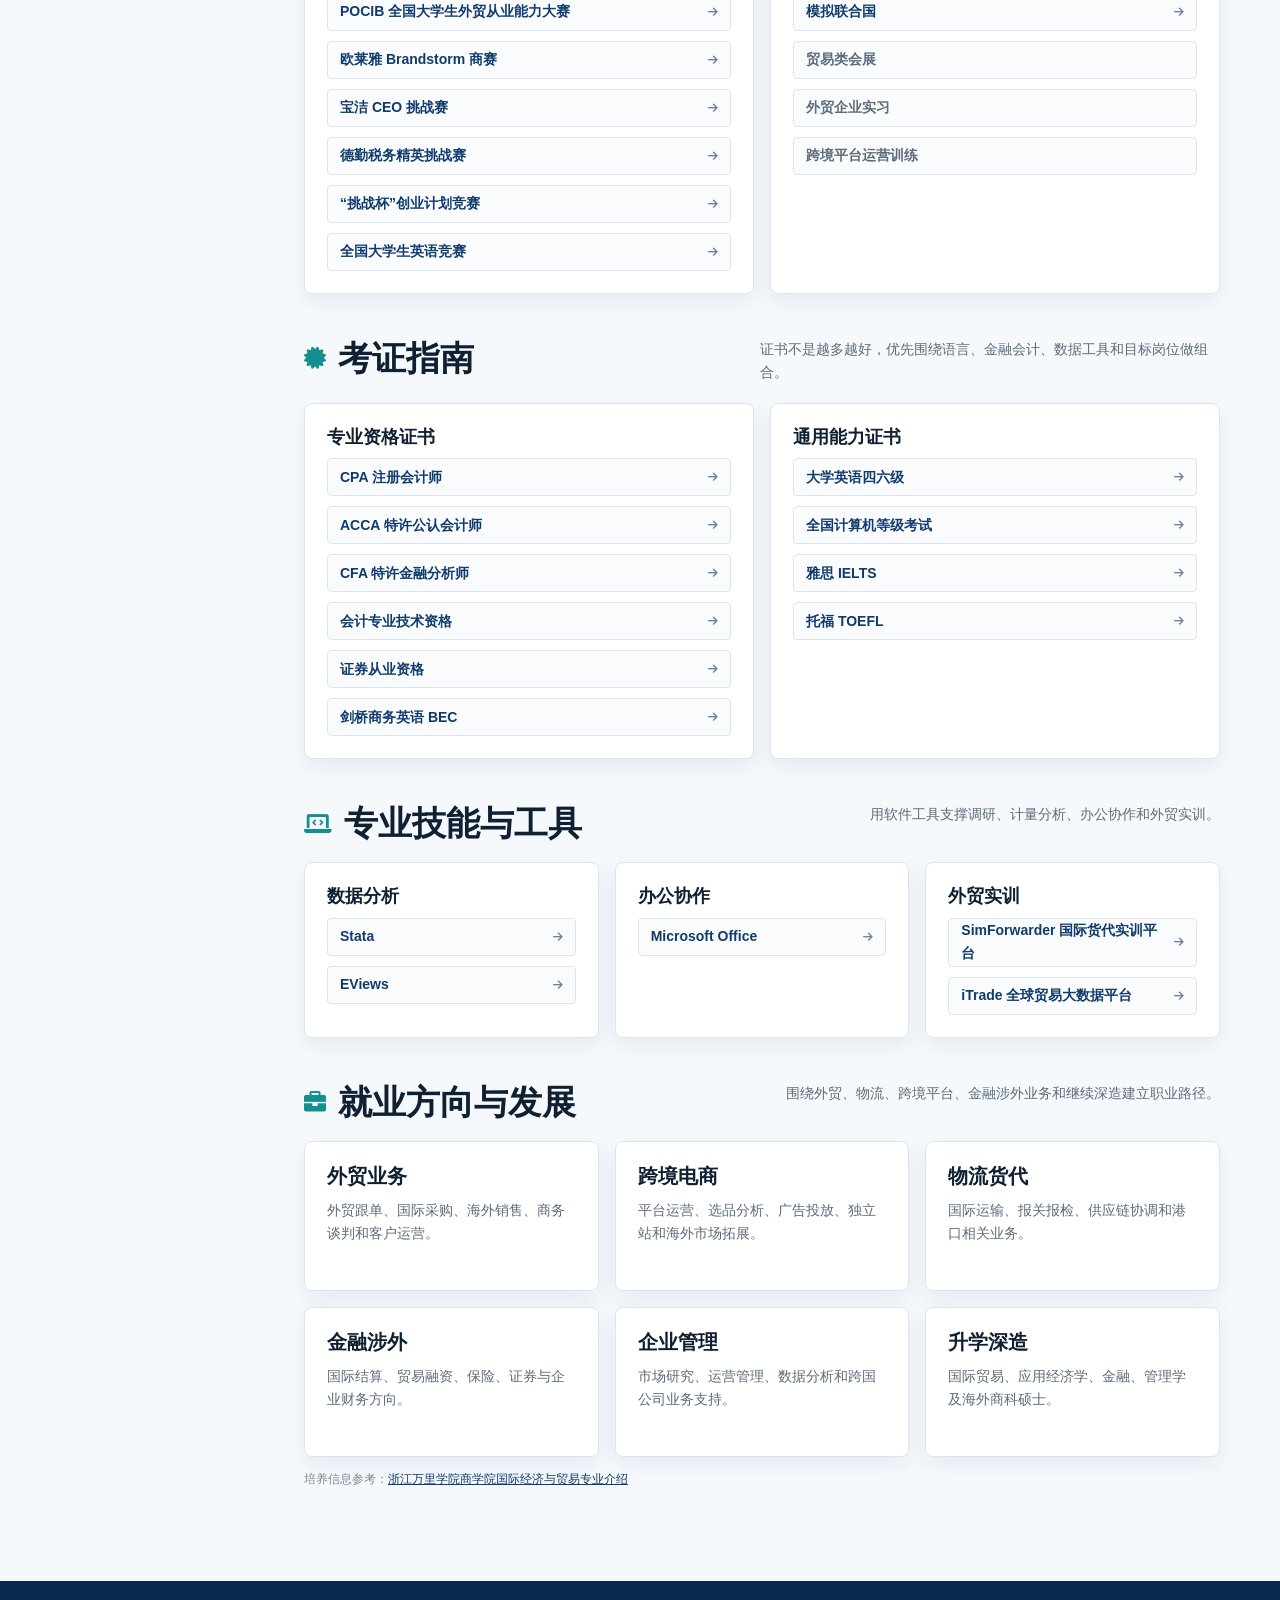
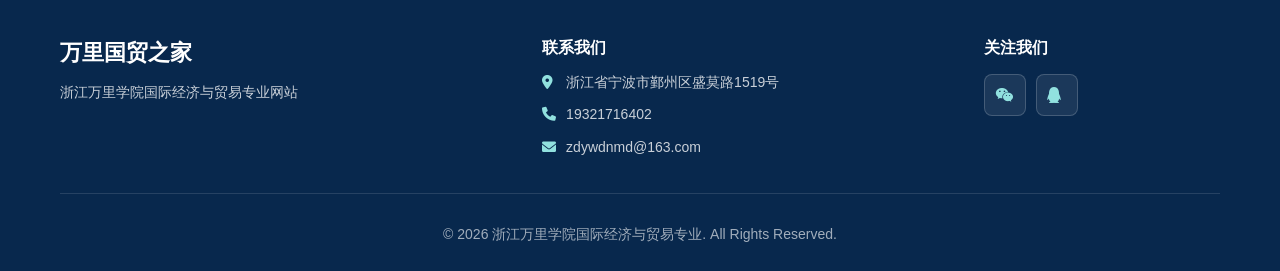
==== commit 59b5984f: "Polish two-page UI and real campus assets" ====
--- a/requirements.html
+++ b/requirements.html
@@ -4,15 +4,17 @@
     <meta charset="UTF-8">
     <meta name="viewport" content="width=device-width, initial-scale=1.0">
     <title>专业需求 - 万里国贸之家</title>
+    <meta name="description" content="浙江万里学院国际经济与贸易专业课程、竞赛、证书、工具与就业资源。">
     <link rel="stylesheet" href="css/style.css">
     <link rel="stylesheet" href="https://cdnjs.cloudflare.com/ajax/libs/font-awesome/6.0.0/css/all.min.css">
 </head>
 <body>
     <nav class="navbar">
-        <div class="container">
-            <div class="logo">
-                <a href="index.html"><h1>万里国贸之家</h1></a>
-            </div>
+        <div class="container nav-inner">
+            <a class="brand" href="index.html" aria-label="万里国贸之家首页">
+                <span class="brand-mark">WL</span>
+                <span class="brand-name">万里国贸之家</span>
+            </a>
             <ul class="nav-links">
                 <li><a href="index.html">主页</a></li>
                 <li><a href="requirements.html" class="active">专业需求</a></li>
@@ -23,245 +25,275 @@
         </div>
     </nav>
 
-    <header class="page-hero">
-        <div class="container">
-            <h2>专业培养体系</h2>
-            <p>用课程、数据渠道、竞赛、证书和就业平台组织学习路径，让专业需求更容易查找和行动。</p>
-            <div class="page-hero-actions">
-                <a class="btn btn-primary" href="#courses"><i class="fas fa-book-open"></i> 核心课程</a>
-                <a class="btn btn-outline" href="#career"><i class="fas fa-briefcase"></i> 就业发展</a>
+    <header class="resource-hero">
+        <div class="container resource-hero-grid">
+            <div>
+                <h1>专业需求与学习资源</h1>
+                <p>将国际经济与贸易专业的课程体系、信息渠道、竞赛证书、工具平台和发展方向整理成一张可执行清单。</p>
+                <div class="hero-actions">
+                    <a class="btn btn-primary" href="#courses"><i class="fas fa-book-open"></i> 核心课程</a>
+                    <a class="btn btn-ghost" href="#career"><i class="fas fa-briefcase"></i> 就业方向</a>
+                </div>
+            </div>
+            <div class="resource-summary">
+                <div>
+                    <strong>5 类</strong>
+                    <span>课程模块</span>
+                </div>
+                <div>
+                    <strong>20+</strong>
+                    <span>专业资源入口</span>
+                </div>
+                <div>
+                    <strong>6 条</strong>
+                    <span>就业与升学路径</span>
+                </div>
             </div>
         </div>
     </header>
 
-    <main class="requirements-section">
-        <div class="container">
-            <div class="requirements-content">
-                <section id="courses" class="requirement-category">
-                    <div class="category-header">
-                        <div>
-                            <h3><i class="fas fa-book-open"></i> 核心课程体系</h3>
-                            <p>覆盖经、管、贸、金多学科核心课程，夯实专业基础能力。</p>
-                        </div>
-                    </div>
-                    <div class="unified-card-grid">
-                        <div class="unified-card">
-                            <h4><i class="fas fa-graduation-cap"></i> 基础课程</h4>
-                            <div class="info-card">英语</div>
-                            <div class="info-card">数学</div>
-                            <div class="info-card">经济学</div>
-                        </div>
-                        <div class="unified-card">
-                            <h4><i class="fas fa-chart-line"></i> 经济学</h4>
-                            <div class="info-card important-course">微观经济学</div>
-                            <div class="info-card important-course">宏观经济学</div>
-                            <div class="info-card">政治经济学</div>
-                            <div class="info-card important-course">计量经济学</div>
-                            <div class="info-card">产业经济学</div>
-                            <div class="info-card">发展经济学</div>
-                            <div class="info-card">财政学</div>
-                        </div>
-                        <div class="unified-card">
-                            <h4><i class="fas fa-globe"></i> 贸易学</h4>
-                            <div class="info-card important-course">国际贸易</div>
-                            <div class="info-card important-course">国际贸易实务</div>
-                            <div class="info-card important-course">国际经济学</div>
-                            <div class="info-card">国际结算</div>
-                            <div class="info-card">国际商法</div>
-                            <div class="info-card important-course">外贸英语函电</div>
-                            <div class="info-card">跨国公司经营管理</div>
-                            <div class="info-card">国际贸易地理</div>
-                            <div class="info-card">世贸组织概论</div>
-                        </div>
-                        <div class="unified-card">
-                            <h4><i class="fas fa-money-bill-wave"></i> 金融学</h4>
-                            <div class="info-card">货币银行学</div>
-                            <div class="info-card">国际金融</div>
-                            <div class="info-card">投资银行学</div>
-                            <div class="info-card">投资项目评估</div>
-                            <div class="info-card">证券投资学</div>
-                        </div>
-                        <div class="unified-card">
-                            <h4><i class="fas fa-users-cog"></i> 管理学</h4>
-                            <div class="info-card">管理学</div>
-                            <div class="info-card">会计学</div>
-                            <div class="info-card">商务沟通</div>
-                            <div class="info-card">财务管理</div>
-                            <div class="info-card">财务报表分析</div>
-                            <div class="info-card">电子商务原理</div>
-                        </div>
-                    </div>
-                </section>
-
-                <section class="requirement-category">
-                    <div class="category-header">
-                        <div>
-                            <h3><i class="fas fa-newspaper"></i> 国际贸易信息渠道</h3>
-                            <p>权威数据与平台，帮助你高效洞察全球经贸动态。</p>
-                        </div>
-                    </div>
-                    <div class="unified-card-grid">
-                        <div class="unified-card">
-                            <h4><i class="fas fa-database"></i> 数据平台</h4>
-                            <div class="info-card"><a href="https://www.wind.com.cn/" target="_blank" rel="noopener">万得</a></div>
-                            <div class="info-card"><a href="https://data.csmar.com/" target="_blank" rel="noopener">国泰安</a></div>
-                            <div class="info-card"><a href="https://www.cei.cn/" target="_blank" rel="noopener">中经网</a></div>
-                            <div class="info-card"><a href="https://www.fobshanghai.com/" target="_blank" rel="noopener">福步外贸网</a></div>
-                        </div>
-                        <div class="unified-card">
-                            <h4><i class="fas fa-landmark"></i> 官方组织</h4>
-                            <div class="info-card"><a href="https://www.un.org/zh/" target="_blank" rel="noopener">联合国</a></div>
-                            <div class="info-card"><a href="https://www.wto.org/" target="_blank" rel="noopener">世贸组织</a></div>
-                        </div>
-                        <div class="unified-card">
-                            <h4><i class="fas fa-book"></i> 学术资源</h4>
-                            <div class="info-card"><a href="https://www.cnki.net/" target="_blank" rel="noopener">知网</a></div>
-                            <div class="info-card cluster-box">
-                                <div class="cluster-title">科研期刊出版创作服务</div>
-                                <div class="cluster-links">
-                                    <a href="https://www.wiley.com/en-us" target="_blank" rel="noopener">Wiley</a>
-                                    <span>|</span>
-                                    <a href="https://www.springer.com/" target="_blank" rel="noopener">Springer</a>
-                                    <span>|</span>
-                                    <a href="https://www.elsevier.com/" target="_blank" rel="noopener">Elsevier</a>
-                                </div>
-                            </div>
-                        </div>
-                    </div>
-                </section>
-
-                <section class="requirement-category">
-                    <div class="category-header">
-                        <div>
-                            <h3><i class="fas fa-trophy"></i> 学科竞赛与社团活动</h3>
-                            <p>参与高含金量竞赛与活动，提升综合素养与实战能力。</p>
-                        </div>
-                    </div>
-                    <div class="unified-card-grid">
-                        <div class="unified-card">
-                            <h4><i class="fas fa-award"></i> 专业竞赛</h4>
-                            <div class="info-card"><a href="https://winner.pocib.com/2024-2025/index.html" target="_blank" rel="noopener">POCIB全国大学生外贸从业能力大赛</a></div>
-                            <div class="info-card"><a href="https://brandstorm.loreal.com/zh" target="_blank" rel="noopener">欧莱雅商赛</a></div>
-                            <div class="info-card"><a href="https://pg-ceochallenge.hrc.com.vn/" target="_blank" rel="noopener">宝洁CEO挑战赛</a></div>
-                            <div class="info-card"><a href="https://www.deloitte.com/cn/zh/events.html" target="_blank" rel="noopener">德勤税务精英挑战赛</a></div>
-                            <div class="info-card"><a href="https://www.tiaozhanbei.net/" target="_blank" rel="noopener">“挑战杯”中国大学生创业计划竞赛</a></div>
-                            <div class="info-card"><a href="https://www.chinaneccs.cn/" target="_blank" rel="noopener">大学生英语竞赛</a></div>
-                        </div>
-                        <div class="unified-card">
-                            <h4><i class="fas fa-users"></i> 社团活动</h4>
-                            <div class="info-card"><a href="https://bfsumun.unischool.cn/" target="_blank" rel="noopener">模拟联合国</a></div>
-                            <div class="info-card">贸易类会展</div>
-                            <div class="info-card">外贸企业实习</div>
-                        </div>
-                    </div>
-                </section>
-
-                <section class="requirement-category">
-                    <div class="category-header">
-                        <div>
-                            <h3><i class="fas fa-certificate"></i> 考证指南</h3>
-                            <p>合理规划专业与通用证书路径，为升学与就业加分。</p>
-                        </div>
-                    </div>
-                    <div class="unified-card-grid">
-                        <div class="unified-card">
-                            <h4><i class="fas fa-briefcase"></i> 专业资格证书</h4>
-                            <div class="info-card"><a href="https://cpaexam.cicpa.org.cn/" target="_blank" rel="noopener">CPA注册会计师</a></div>
-                            <div class="info-card"><a href="https://www.accaglobal.com/ca/en.html" target="_blank" rel="noopener">ACCA特许公认会计师</a></div>
-                            <div class="info-card"><a href="https://www.cfainstitute.org/" target="_blank" rel="noopener">CFA特许金融分析师</a></div>
-                            <div class="info-card"><a href="http://kzp.mof.gov.cn/" target="_blank" rel="noopener">会计从业资格证</a></div>
-                            <div class="info-card"><a href="https://www.sac.net.cn/cyry/kspt/ksbm/" target="_blank" rel="noopener">证券从业资格证</a></div>
-                            <div class="info-card"><a href="https://bec.neea.cn/" target="_blank" rel="noopener">剑桥商务英语高级证书</a></div>
-                        </div>
-                        <div class="unified-card">
-                            <h4><i class="fas fa-graduation-cap"></i> 通用能力证书</h4>
-                            <div class="info-card"><a href="https://cet-bm.neea.edu.cn/" target="_blank" rel="noopener">CET大学四六级考试</a></div>
-                            <div class="info-card"><a href="https://ncre-bm.neea.cn/" target="_blank" rel="noopener">计算机等级考试</a></div>
-                            <div class="info-card"><a href="https://ielts.org/" target="_blank" rel="noopener">雅思</a></div>
-                            <div class="info-card"><a href="https://www.cn.ets.org/toefl.html" target="_blank" rel="noopener">托福</a></div>
-                        </div>
-                    </div>
-                </section>
-
-                <section class="requirement-category">
-                    <div class="category-header">
-                        <div>
-                            <h3><i class="fas fa-laptop-code"></i> 专业技能与工具</h3>
-                            <p>掌握数据分析与外贸实务工具，助力学习与项目实践。</p>
-                        </div>
-                    </div>
-                    <div class="unified-card-grid">
-                        <div class="unified-card">
-                            <h4><i class="fas fa-code"></i> 专业软件</h4>
-                            <div class="info-card"><a href="https://www.stata.com/" target="_blank" rel="noopener">Stata数据分析软件</a></div>
-                            <div class="info-card"><a href="https://www.eviews.com/" target="_blank" rel="noopener">EViews计量经济学软件包</a></div>
-                            <div class="info-card"><a href="https://www.microsoft.com/en/microsoft-365/microsoft-office" target="_blank" rel="noopener">Office办公软件</a></div>
-                            <div class="info-card"><a href="https://simforwarder.desunsoft.net/" target="_blank" rel="noopener">SimForwarder国际货代实训平台</a></div>
-                            <div class="info-card"><a href="https://itrade.taiwantrade.com/" target="_blank" rel="noopener">iTrade全球贸易大数据平台</a></div>
-                        </div>
-                    </div>
-                </section>
-
-                <section id="career" class="requirement-category">
-                    <div class="category-header">
-                        <div>
-                            <h3><i class="fas fa-briefcase"></i> 就业方向与发展</h3>
-                            <p>对接全球电商与跨境平台，拓展国际化就业赛道。</p>
-                        </div>
-                    </div>
-                    <div class="unified-card-grid">
-                        <div class="unified-card">
-                            <h4><i class="fas fa-store"></i> 跨境与商务平台</h4>
-                            <div class="info-card"><a href="https://www.facebook.com/" target="_blank" rel="noopener">Facebook</a></div>
-                            <div class="info-card"><a href="https://www.linkedin.com/" target="_blank" rel="noopener">领英</a></div>
-                            <div class="info-card"><a href="https://www.google.cn/" target="_blank" rel="noopener">谷歌</a></div>
-                            <div class="info-card"><a href="https://www.alibaba.com/" target="_blank" rel="noopener">阿里巴巴</a></div>
-                            <div class="info-card"><a href="https://www.amazon.com/" target="_blank" rel="noopener">亚马逊</a></div>
-                            <div class="info-card"><a href="https://www.ebay.com/" target="_blank" rel="noopener">eBay</a></div>
-                            <div class="info-card"><a href="https://www.wish.com/" target="_blank" rel="noopener">Wish</a></div>
-                            <div class="info-card"><a href="https://www.aliexpress.com/" target="_blank" rel="noopener">全球速卖通</a></div>
-                            <div class="info-card"><a href="https://global.jd.com/" target="_blank" rel="noopener">京东国际</a></div>
-                            <div class="info-card"><a href="https://www.tmall.hk/" target="_blank" rel="noopener">天猫国际</a></div>
-                            <div class="info-card"><a href="https://cn.made-in-china.com/" target="_blank" rel="noopener">中国制造网</a></div>
-                            <div class="info-card"><a href="https://www.globalsources.com/" target="_blank" rel="noopener">Global Sources</a></div>
-                        </div>
-                    </div>
-                </section>
-            </div>
-            <p class="source-note">部分培养信息参考：<a href="https://business.zwu.edu.cn/b0/40/c7077a176192/page.htm" target="_blank" rel="noopener">浙江万里学院商学院国际经济与贸易专业介绍</a></p>
+    <main class="resource-main">
+        <div class="container resource-shell">
+            <aside class="resource-toc" aria-label="页面目录">
+                <a href="#courses">课程体系</a>
+                <a href="#channels">信息渠道</a>
+                <a href="#competitions">竞赛活动</a>
+                <a href="#certificates">考证指南</a>
+                <a href="#tools">技能工具</a>
+                <a href="#career">就业发展</a>
+            </aside>
+
+            <div class="resource-content">
+                <section id="courses" class="resource-section">
+                    <div class="resource-heading">
+                        <h2><i class="fas fa-book-open"></i> 核心课程体系</h2>
+                        <p>先搭建经贸基础，再进入贸易实务、金融管理和数据分析能力训练。</p>
+                    </div>
+                    <div class="course-matrix">
+                        <article class="course-group">
+                            <h3>基础课程</h3>
+                            <div class="tag-list">
+                                <span>英语</span>
+                                <span>数学</span>
+                                <span>经济学</span>
+                            </div>
+                        </article>
+                        <article class="course-group">
+                            <h3>经济学</h3>
+                            <div class="tag-list">
+                                <span class="is-key">微观经济学</span>
+                                <span class="is-key">宏观经济学</span>
+                                <span>政治经济学</span>
+                                <span class="is-key">计量经济学</span>
+                                <span>产业经济学</span>
+                                <span>发展经济学</span>
+                                <span>财政学</span>
+                            </div>
+                        </article>
+                        <article class="course-group course-wide">
+                            <h3>贸易学</h3>
+                            <div class="tag-list">
+                                <span class="is-key">国际贸易</span>
+                                <span class="is-key">国际贸易实务</span>
+                                <span class="is-key">国际经济学</span>
+                                <span>国际结算</span>
+                                <span>国际商法</span>
+                                <span class="is-key">外贸英语函电</span>
+                                <span>跨国公司经营管理</span>
+                                <span>国际贸易地理</span>
+                                <span>世贸组织概论</span>
+                            </div>
+                        </article>
+                        <article class="course-group">
+                            <h3>金融学</h3>
+                            <div class="tag-list">
+                                <span>货币银行学</span>
+                                <span>国际金融</span>
+                                <span>投资银行学</span>
+                                <span>投资项目评估</span>
+                                <span>证券投资学</span>
+                            </div>
+                        </article>
+                        <article class="course-group">
+                            <h3>管理学</h3>
+                            <div class="tag-list">
+                                <span>管理学</span>
+                                <span>会计学</span>
+                                <span>商务沟通</span>
+                                <span>财务管理</span>
+                                <span>财务报表分析</span>
+                                <span>电子商务原理</span>
+                            </div>
+                        </article>
+                    </div>
+                </section>
+
+                <section id="channels" class="resource-section">
+                    <div class="resource-heading">
+                        <h2><i class="fas fa-database"></i> 国际贸易信息渠道</h2>
+                        <p>用权威数据、国际组织和学术资源补足课堂之外的信息能力。</p>
+                    </div>
+                    <div class="resource-card-grid">
+                        <article class="resource-card">
+                            <h3>数据平台</h3>
+                            <a href="https://www.wind.com.cn/" target="_blank" rel="noopener">万得</a>
+                            <a href="https://data.csmar.com/" target="_blank" rel="noopener">国泰安</a>
+                            <a href="https://www.cei.cn/" target="_blank" rel="noopener">中经网</a>
+                            <a href="https://www.fobshanghai.com/" target="_blank" rel="noopener">福步外贸网</a>
+                        </article>
+                        <article class="resource-card">
+                            <h3>官方组织</h3>
+                            <a href="https://www.un.org/zh/" target="_blank" rel="noopener">联合国</a>
+                            <a href="https://www.wto.org/" target="_blank" rel="noopener">世界贸易组织</a>
+                        </article>
+                        <article class="resource-card">
+                            <h3>学术资源</h3>
+                            <a href="https://www.cnki.net/" target="_blank" rel="noopener">中国知网</a>
+                            <a href="https://www.wiley.com/en-us" target="_blank" rel="noopener">Wiley</a>
+                            <a href="https://www.springer.com/" target="_blank" rel="noopener">Springer</a>
+                            <a href="https://www.elsevier.com/" target="_blank" rel="noopener">Elsevier</a>
+                        </article>
+                    </div>
+                </section>
+
+                <section id="competitions" class="resource-section">
+                    <div class="resource-heading">
+                        <h2><i class="fas fa-trophy"></i> 学科竞赛与社团活动</h2>
+                        <p>通过比赛、会展和实习项目，把专业知识转化为可证明的实践成果。</p>
+                    </div>
+                    <div class="resource-card-grid two-col">
+                        <article class="resource-card">
+                            <h3>专业竞赛</h3>
+                            <a href="https://winner.pocib.com/2024-2025/index.html" target="_blank" rel="noopener">POCIB 全国大学生外贸从业能力大赛</a>
+                            <a href="https://brandstorm.loreal.com/zh" target="_blank" rel="noopener">欧莱雅 Brandstorm 商赛</a>
+                            <a href="https://pg-ceochallenge.hrc.com.vn/" target="_blank" rel="noopener">宝洁 CEO 挑战赛</a>
+                            <a href="https://www.deloitte.com/cn/zh/events.html" target="_blank" rel="noopener">德勤税务精英挑战赛</a>
+                            <a href="https://www.tiaozhanbei.net/" target="_blank" rel="noopener">“挑战杯”创业计划竞赛</a>
+                            <a href="https://www.chinaneccs.cn/" target="_blank" rel="noopener">全国大学生英语竞赛</a>
+                        </article>
+                        <article class="resource-card">
+                            <h3>活动实践</h3>
+                            <a href="https://bfsumun.unischool.cn/" target="_blank" rel="noopener">模拟联合国</a>
+                            <span>贸易类会展</span>
+                            <span>外贸企业实习</span>
+                            <span>跨境平台运营训练</span>
+                        </article>
+                    </div>
+                </section>
+
+                <section id="certificates" class="resource-section">
+                    <div class="resource-heading">
+                        <h2><i class="fas fa-certificate"></i> 考证指南</h2>
+                        <p>证书不是越多越好，优先围绕语言、金融会计、数据工具和目标岗位做组合。</p>
+                    </div>
+                    <div class="resource-card-grid two-col">
+                        <article class="resource-card">
+                            <h3>专业资格证书</h3>
+                            <a href="https://cpaexam.cicpa.org.cn/" target="_blank" rel="noopener">CPA 注册会计师</a>
+                            <a href="https://www.accaglobal.com/ca/en.html" target="_blank" rel="noopener">ACCA 特许公认会计师</a>
+                            <a href="https://www.cfainstitute.org/" target="_blank" rel="noopener">CFA 特许金融分析师</a>
+                            <a href="http://kzp.mof.gov.cn/" target="_blank" rel="noopener">会计专业技术资格</a>
+                            <a href="https://www.sac.net.cn/cyry/kspt/ksbm/" target="_blank" rel="noopener">证券从业资格</a>
+                            <a href="https://bec.neea.cn/" target="_blank" rel="noopener">剑桥商务英语 BEC</a>
+                        </article>
+                        <article class="resource-card">
+                            <h3>通用能力证书</h3>
+                            <a href="https://cet-bm.neea.edu.cn/" target="_blank" rel="noopener">大学英语四六级</a>
+                            <a href="https://ncre-bm.neea.cn/" target="_blank" rel="noopener">全国计算机等级考试</a>
+                            <a href="https://ielts.org/" target="_blank" rel="noopener">雅思 IELTS</a>
+                            <a href="https://www.cn.ets.org/toefl.html" target="_blank" rel="noopener">托福 TOEFL</a>
+                        </article>
+                    </div>
+                </section>
+
+                <section id="tools" class="resource-section">
+                    <div class="resource-heading">
+                        <h2><i class="fas fa-laptop-code"></i> 专业技能与工具</h2>
+                        <p>用软件工具支撑调研、计量分析、办公协作和外贸实训。</p>
+                    </div>
+                    <div class="resource-card-grid">
+                        <article class="resource-card">
+                            <h3>数据分析</h3>
+                            <a href="https://www.stata.com/" target="_blank" rel="noopener">Stata</a>
+                            <a href="https://www.eviews.com/" target="_blank" rel="noopener">EViews</a>
+                        </article>
+                        <article class="resource-card">
+                            <h3>办公协作</h3>
+                            <a href="https://www.microsoft.com/en/microsoft-365/microsoft-office" target="_blank" rel="noopener">Microsoft Office</a>
+                        </article>
+                        <article class="resource-card">
+                            <h3>外贸实训</h3>
+                            <a href="https://simforwarder.desunsoft.net/" target="_blank" rel="noopener">SimForwarder 国际货代实训平台</a>
+                            <a href="https://itrade.taiwantrade.com/" target="_blank" rel="noopener">iTrade 全球贸易大数据平台</a>
+                        </article>
+                    </div>
+                </section>
+
+                <section id="career" class="resource-section">
+                    <div class="resource-heading">
+                        <h2><i class="fas fa-briefcase"></i> 就业方向与发展</h2>
+                        <p>围绕外贸、物流、跨境平台、金融涉外业务和继续深造建立职业路径。</p>
+                    </div>
+                    <div class="career-grid">
+                        <article>
+                            <h3>外贸业务</h3>
+                            <p>外贸跟单、国际采购、海外销售、商务谈判和客户运营。</p>
+                        </article>
+                        <article>
+                            <h3>跨境电商</h3>
+                            <p>平台运营、选品分析、广告投放、独立站和海外市场拓展。</p>
+                        </article>
+                        <article>
+                            <h3>物流货代</h3>
+                            <p>国际运输、报关报检、供应链协调和港口相关业务。</p>
+                        </article>
+                        <article>
+                            <h3>金融涉外</h3>
+                            <p>国际结算、贸易融资、保险、证券与企业财务方向。</p>
+                        </article>
+                        <article>
+                            <h3>企业管理</h3>
+                            <p>市场研究、运营管理、数据分析和跨国公司业务支持。</p>
+                        </article>
+                        <article>
+                            <h3>升学深造</h3>
+                            <p>国际贸易、应用经济学、金融、管理学及海外商科硕士。</p>
+                        </article>
+                    </div>
+                    <p class="source-note">培养信息参考：<a href="https://business.zwu.edu.cn/b0/40/c7077a176192/page.htm" target="_blank" rel="noopener">浙江万里学院商学院国际经济与贸易专业介绍</a></p>
+                </section>
+            </div>
         </div>
     </main>
 
     <footer class="footer">
-        <div class="container">
-            <div class="footer-content">
-                <div class="footer-info">
-                    <h3>万里国贸之家</h3>
-                    <p>浙江万里学院国际经济与贸易专业官方网站</p>
-                </div>
-                <div class="footer-contact">
-                    <h4>联系我们</h4>
-                    <p><i class="fas fa-map-marker-alt"></i> 浙江省宁波市鄞州区盛莫路1519号</p>
-                    <p><i class="fas fa-phone"></i> 19321716402</p>
-                    <p><i class="fas fa-envelope"></i> zdywdnmd@163.com</p>
-                </div>
-                <div class="footer-social">
-                    <h4>关注我们</h4>
-                    <div>
-                        <a href="#" class="social-icon" data-image="images/微信二维码.png" aria-label="微信二维码"><i class="fab fa-weixin"></i></a>
-                        <a href="#" class="social-icon" data-image="images/QQ.png" aria-label="QQ二维码"><i class="fab fa-qq"></i></a>
-                    </div>
-                </div>
-            </div>
-            <div class="footer-bottom">
-                <p>&copy; 2023 浙江万里学院国际经济与贸易专业. All Rights Reserved.</p>
-            </div>
+        <div class="container footer-content">
+            <div>
+                <h3>万里国贸之家</h3>
+                <p>浙江万里学院国际经济与贸易专业网站</p>
+            </div>
+            <div>
+                <h4>联系我们</h4>
+                <p><i class="fas fa-map-marker-alt"></i> 浙江省宁波市鄞州区盛莫路1519号</p>
+                <p><i class="fas fa-phone"></i> 19321716402</p>
+                <p><i class="fas fa-envelope"></i> zdywdnmd@163.com</p>
+            </div>
+            <div>
+                <h4>关注我们</h4>
+                <div class="social-row">
+                    <a href="#" class="social-icon" data-image="images/微信二维码.png" aria-label="微信二维码"><i class="fab fa-weixin"></i></a>
+                    <a href="#" class="social-icon" data-image="images/QQ.png" aria-label="QQ二维码"><i class="fab fa-qq"></i></a>
+                </div>
+            </div>
+        </div>
+        <div class="container footer-bottom">
+            <p>&copy; 2026 浙江万里学院国际经济与贸易专业. All Rights Reserved.</p>
         </div>
     </footer>
 
     <div id="qrCodeModal" class="modal" aria-hidden="true">
         <div class="modal-content">
-            <span class="close-modal" aria-label="关闭">&times;</span>
+            <button class="close-modal" type="button" aria-label="关闭">&times;</button>
             <img id="modalImage" src="" alt="二维码">
         </div>
     </div>
--- a/css/style.css
+++ b/css/style.css
@@ -1,4 +1,4 @@
-/* 万里国贸之家 - UI redesign */
+/* 万里国贸之家 - polished two-page UI */
 
 * {
     box-sizing: border-box;
@@ -7,29 +7,29 @@
 }
 
 :root {
-    --primary-color: #0f3d73;
-    --primary-dark: #08284d;
-    --primary-soft: #e8f1fb;
-    --accent-teal: #0f8b8d;
-    --accent-amber: #d97706;
+    --blue-900: #08284d;
+    --blue-800: #103b6d;
+    --blue-700: #15518e;
+    --blue-100: #eaf3fb;
+    --teal-600: #138f8f;
+    --green-600: #2f7d59;
+    --amber-600: #c77b18;
     --ink: #102033;
-    --text-primary: #1f2937;
-    --text-secondary: #536174;
-    --text-muted: #7b8794;
-    --text-light: #ffffff;
-    --bg-primary: #ffffff;
-    --bg-secondary: #f5f8fb;
-    --bg-tertiary: #eef3f8;
-    --surface: #ffffff;
-    --border-color: #dbe4ee;
-    --border-strong: #b9c8d8;
-    --shadow-light: 0 8px 24px rgba(15, 61, 115, 0.08);
-    --shadow-medium: 0 16px 38px rgba(15, 61, 115, 0.12);
+    --text: #263344;
+    --muted: #5d6b7b;
+    --subtle: #7d8997;
+    --line: #dce6ef;
+    --line-strong: #c3d0dd;
+    --white: #ffffff;
+    --bg: #f6f9fc;
+    --panel: #ffffff;
+    --panel-soft: #f9fbfd;
+    --radius: 8px;
     --radius-sm: 4px;
-    --radius-md: 8px;
-    --radius-full: 9999px;
-    --nav-height: 74px;
-    --transition-base: 180ms ease;
+    --nav-height: 72px;
+    --shadow-sm: 0 8px 22px rgba(16, 59, 109, 0.08);
+    --shadow-md: 0 18px 42px rgba(16, 59, 109, 0.12);
+    --transition: 180ms ease;
 }
 
 html {
@@ -38,10 +38,10 @@
 
 body {
     min-width: 320px;
+    color: var(--text);
+    background: var(--bg);
     font-family: "PingFang SC", "Microsoft YaHei", "Hiragino Sans GB", Arial, sans-serif;
-    color: var(--text-primary);
-    background: var(--bg-secondary);
-    line-height: 1.7;
+    line-height: 1.68;
     overflow-x: hidden;
 }
 
@@ -65,93 +65,64 @@
 }
 
 .container {
-    width: min(1180px, calc(100% - 40px));
+    width: min(1160px, calc(100% - 40px));
     margin: 0 auto;
 }
 
 .section {
-    padding: 86px 0;
-}
-
-.section-muted {
-    background: var(--bg-primary);
-}
-
-.section-title {
-    max-width: 760px;
-    margin: 0 auto 38px;
-    text-align: center;
-}
-
-.section-title h2 {
-    color: var(--ink);
-    font-size: clamp(28px, 4vw, 42px);
-    line-height: 1.2;
-    font-weight: 800;
-    letter-spacing: 0;
-}
-
-.section-title p {
-    margin-top: 14px;
-    color: var(--text-secondary);
-    font-size: 16px;
-}
-
-.line {
-    width: 56px;
-    height: 3px;
-    margin: 18px auto 0;
-    background: var(--accent-teal);
-    border-radius: var(--radius-full);
+    padding: 88px 0;
 }
 
 .navbar {
     position: fixed;
-    inset: 0 0 auto 0;
+    inset: 0 0 auto;
     z-index: 1000;
     min-height: var(--nav-height);
-    background: rgba(255, 255, 255, 0.92);
-    border-bottom: 1px solid rgba(219, 228, 238, 0.9);
+    background: rgba(255, 255, 255, 0.94);
+    border-bottom: 1px solid rgba(220, 230, 239, 0.92);
     backdrop-filter: blur(16px);
-    transition: box-shadow var(--transition-base), background var(--transition-base);
+    transition: box-shadow var(--transition), background var(--transition);
 }
 
 .navbar.is-scrolled {
-    background: rgba(255, 255, 255, 0.97);
-    box-shadow: 0 10px 28px rgba(15, 61, 115, 0.08);
-}
-
-.navbar .container {
+    background: rgba(255, 255, 255, 0.98);
+    box-shadow: 0 10px 30px rgba(16, 59, 109, 0.08);
+}
+
+.nav-inner {
     min-height: var(--nav-height);
     display: flex;
     align-items: center;
     justify-content: space-between;
-    gap: 24px;
-}
-
-.logo a {
+    gap: 22px;
+}
+
+.brand {
     display: inline-flex;
     align-items: center;
     gap: 12px;
+    color: var(--ink);
     text-decoration: none;
 }
 
-.logo a::before {
-    content: "";
-    width: 34px;
-    height: 34px;
-    border-radius: 50%;
-    background:
-        linear-gradient(135deg, rgba(255, 255, 255, 0.24), rgba(255, 255, 255, 0) 42%),
-        linear-gradient(135deg, var(--primary-color), var(--accent-teal));
-    box-shadow: inset 0 0 0 1px rgba(255, 255, 255, 0.3);
-}
-
-.logo h1 {
-    color: var(--ink);
-    font-size: 22px;
+.brand-mark {
+    width: 38px;
+    height: 38px;
+    display: inline-flex;
+    align-items: center;
+    justify-content: center;
+    border-radius: var(--radius);
+    color: var(--white);
+    background: linear-gradient(135deg, var(--blue-800), var(--teal-600));
+    font-size: 13px;
+    font-weight: 850;
     line-height: 1;
-    font-weight: 800;
+    box-shadow: inset 0 0 0 1px rgba(255, 255, 255, 0.22);
+}
+
+.brand-name {
+    font-size: 21px;
+    font-weight: 850;
     letter-spacing: 0;
 }
 
@@ -165,113 +136,90 @@
 .nav-links a {
     display: inline-flex;
     align-items: center;
+    justify-content: center;
     min-height: 40px;
-    padding: 0 14px;
-    border-radius: var(--radius-md);
-    color: var(--text-secondary);
+    padding: 0 15px;
+    border-radius: var(--radius);
+    color: var(--muted);
     font-size: 15px;
-    font-weight: 650;
+    font-weight: 700;
+    line-height: 1.2;
     text-decoration: none;
-    transition: background var(--transition-base), color var(--transition-base);
+    transition: background var(--transition), color var(--transition);
 }
 
 .nav-links a:hover,
 .nav-links a.active {
-    color: var(--primary-color);
-    background: var(--primary-soft);
+    color: var(--blue-800);
+    background: var(--blue-100);
 }
 
 .menu-toggle {
     display: none;
     width: 42px;
     height: 42px;
-    border: 1px solid var(--border-color);
-    border-radius: var(--radius-md);
-    color: var(--primary-color);
-    background: var(--surface);
     align-items: center;
     justify-content: center;
+    border: 1px solid var(--line);
+    border-radius: var(--radius);
+    color: var(--blue-800);
+    background: var(--white);
     cursor: pointer;
 }
 
 .hero {
     position: relative;
-    min-height: 690px;
-    padding: calc(var(--nav-height) + 68px) 0 72px;
-    display: flex;
-    align-items: center;
-    overflow: hidden;
-    background: #0b2747;
-    color: var(--text-light);
-}
-
-.hero-media {
-    position: absolute;
-    inset: 0;
-}
-
-.hero-media img {
-    width: 100%;
-    height: 100%;
-    object-fit: cover;
-    object-position: center;
-}
-
-.hero-media::after {
+    padding: calc(var(--nav-height) + 64px) 0 74px;
+    background:
+        linear-gradient(180deg, rgba(234, 243, 251, 0.76), rgba(246, 249, 252, 0) 48%),
+        var(--white);
+}
+
+.hero::after {
     content: "";
     position: absolute;
-    inset: 0;
-    background:
-        linear-gradient(90deg, rgba(8, 28, 52, 0.9), rgba(8, 28, 52, 0.68) 43%, rgba(8, 28, 52, 0.22)),
-        linear-gradient(180deg, rgba(8, 28, 52, 0.08), rgba(8, 28, 52, 0.44));
-}
-
-.hero .container {
+    left: 0;
+    right: 0;
+    bottom: 0;
+    height: 1px;
+    background: var(--line);
+}
+
+.hero-grid {
     position: relative;
-    z-index: 1;
-}
-
-.hero-grid {
-    display: grid;
-    grid-template-columns: minmax(0, 1.1fr) minmax(320px, 0.72fr);
-    gap: 54px;
-    align-items: end;
-}
-
-.hero-copy h2 {
-    max-width: 720px;
-    font-size: clamp(42px, 7vw, 76px);
+    display: grid;
+    grid-template-columns: minmax(0, 0.96fr) minmax(420px, 0.84fr);
+    gap: 58px;
+    align-items: center;
+}
+
+.hero-copy h1,
+.resource-hero h1 {
+    max-width: 760px;
+    color: var(--ink);
+    font-size: clamp(42px, 6.2vw, 72px);
     line-height: 1.05;
-    font-weight: 850;
+    font-weight: 900;
     letter-spacing: 0;
     overflow-wrap: anywhere;
 }
 
-.hero-copy h3 {
-    margin-top: 18px;
-    color: rgba(255, 255, 255, 0.92);
-    font-size: clamp(24px, 4vw, 38px);
-    line-height: 1.25;
-    font-weight: 750;
-    letter-spacing: 0;
-}
-
-.hero-copy p {
-    max-width: 620px;
-    margin-top: 24px;
-    color: rgba(255, 255, 255, 0.86);
+.hero-copy p,
+.resource-hero p {
+    max-width: 650px;
+    margin-top: 22px;
+    color: var(--muted);
     font-size: 18px;
 }
 
 .hero-actions {
     display: flex;
     flex-wrap: wrap;
-    gap: 14px;
-    margin-top: 34px;
-}
-
-.btn,
-.btn-secondary {
+    gap: 12px;
+    margin-top: 32px;
+}
+
+.btn {
     display: inline-flex;
     align-items: center;
     justify-content: center;
@@ -279,534 +227,647 @@
     min-height: 46px;
     padding: 0 20px;
     border: 1px solid transparent;
-    border-radius: var(--radius-md);
+    border-radius: var(--radius);
     font-size: 15px;
-    font-weight: 750;
+    font-weight: 800;
     line-height: 1.2;
     text-decoration: none;
-    cursor: pointer;
-    transition: transform var(--transition-base), box-shadow var(--transition-base), background var(--transition-base), border-color var(--transition-base), color var(--transition-base);
-}
-
-.btn:hover,
-.btn-secondary:hover {
+    white-space: normal;
+    transition: transform var(--transition), box-shadow var(--transition), background var(--transition), color var(--transition), border-color var(--transition);
+}
+
+.btn:hover {
     transform: translateY(-1px);
 }
 
 .btn-primary {
-    color: var(--text-light);
-    background: var(--primary-color);
-    box-shadow: 0 14px 28px rgba(15, 61, 115, 0.18);
+    color: var(--white);
+    background: var(--blue-800);
+    box-shadow: 0 14px 30px rgba(16, 59, 109, 0.18);
 }
 
 .btn-primary:hover {
-    background: var(--primary-dark);
-}
-
-.btn-outline,
-.btn-secondary {
-    color: var(--primary-color);
-    background: var(--surface);
-    border-color: var(--border-color);
-}
-
-.hero .btn-outline {
-    color: var(--text-light);
-    background: rgba(255, 255, 255, 0.08);
-    border-color: rgba(255, 255, 255, 0.34);
-}
-
-.hero .btn-outline:hover {
-    background: rgba(255, 255, 255, 0.16);
-}
-
-.hero-panel {
-    background: rgba(255, 255, 255, 0.94);
-    border: 1px solid rgba(255, 255, 255, 0.65);
-    border-radius: var(--radius-md);
-    padding: 24px;
-    color: var(--ink);
-    box-shadow: 0 28px 70px rgba(5, 22, 42, 0.2);
-}
-
-.hero-panel h4 {
-    font-size: 18px;
-    font-weight: 800;
-}
-
-.hero-facts {
+    background: var(--blue-900);
+}
+
+.btn-ghost {
+    color: var(--blue-800);
+    background: var(--white);
+    border-color: var(--line-strong);
+}
+
+.btn-ghost:hover {
+    border-color: var(--blue-700);
+    box-shadow: var(--shadow-sm);
+}
+
+.hero-mini {
+    display: flex;
+    flex-wrap: wrap;
+    gap: 10px;
+    margin-top: 30px;
+}
+
+.hero-mini span {
+    display: inline-flex;
+    min-height: 34px;
+    align-items: center;
+    padding: 0 12px;
+    border: 1px solid var(--line);
+    border-radius: var(--radius);
+    color: var(--blue-800);
+    background: var(--panel-soft);
+    font-size: 13px;
+    font-weight: 750;
+}
+
+.hero-visual {
     display: grid;
     gap: 12px;
-    margin-top: 18px;
-}
-
-.hero-fact {
+}
+
+.hero-photo {
+    overflow: hidden;
+    border: 1px solid var(--line);
+    border-radius: var(--radius);
+    background: var(--panel);
+    box-shadow: var(--shadow-md);
+}
+
+.hero-photo img {
+    width: 100%;
+    aspect-ratio: 16 / 10;
+    object-fit: cover;
+}
+
+.visual-stats {
+    display: grid;
+    grid-template-columns: repeat(3, 1fr);
+    gap: 10px;
+}
+
+.visual-stats div {
+    min-height: 84px;
+    padding: 16px;
+    border: 1px solid var(--line);
+    border-radius: var(--radius);
+    background: var(--panel);
+    box-shadow: var(--shadow-sm);
+}
+
+.visual-stats strong {
+    display: block;
+    color: var(--blue-800);
+    font-size: 17px;
+    font-weight: 900;
+    line-height: 1.2;
+}
+
+.visual-stats span {
+    display: block;
+    margin-top: 7px;
+    color: var(--muted);
+    font-size: 13px;
+    line-height: 1.45;
+}
+
+.image-credit,
+.source-note {
+    margin-top: 12px;
+    color: var(--subtle);
+    font-size: 12px;
+}
+
+.source-note a,
+.image-credit a {
+    color: var(--blue-800);
+}
+
+.proof-strip {
+    padding: 24px 0;
+    background: var(--blue-900);
+}
+
+.proof-grid {
+    display: grid;
+    grid-template-columns: repeat(3, 1fr);
+    gap: 1px;
+    overflow: hidden;
+    border: 1px solid rgba(255, 255, 255, 0.12);
+    border-radius: var(--radius);
+    background: rgba(255, 255, 255, 0.12);
+}
+
+.proof-item {
     display: grid;
     grid-template-columns: 44px 1fr;
-    gap: 12px;
-    align-items: center;
-    padding: 14px;
-    border: 1px solid var(--border-color);
-    border-radius: var(--radius-md);
-    background: #f8fbff;
-}
-
-.hero-fact i {
+    gap: 14px;
+    align-items: center;
+    padding: 22px;
+    color: rgba(255, 255, 255, 0.78);
+    background: rgba(255, 255, 255, 0.06);
+}
+
+.proof-item i {
     width: 44px;
     height: 44px;
     display: inline-flex;
     align-items: center;
     justify-content: center;
-    border-radius: var(--radius-md);
-    color: var(--primary-color);
-    background: var(--primary-soft);
-}
-
-.hero-fact strong {
+    border-radius: var(--radius);
+    color: #91e1df;
+    background: rgba(255, 255, 255, 0.08);
+}
+
+.proof-item strong {
     display: block;
-    color: var(--ink);
-    font-size: 15px;
-}
-
-.hero-fact span {
-    color: var(--text-secondary);
+    color: var(--white);
+    font-size: 16px;
+    font-weight: 850;
+}
+
+.proof-item span {
+    display: block;
+    margin-top: 3px;
     font-size: 13px;
 }
 
-.image-credit,
-.source-note {
-    margin-top: 12px;
-    color: var(--text-muted);
-    font-size: 12px;
-}
-
-.image-credit a,
-.source-note a {
-    color: var(--primary-color);
-}
-
-.quick-links {
-    margin-top: -42px;
-    position: relative;
-    z-index: 2;
-}
-
-.quick-grid {
-    display: grid;
-    grid-template-columns: repeat(4, 1fr);
-    gap: 1px;
+.intro-section,
+.pathway-section {
+    background: var(--white);
+}
+
+.intro-layout,
+.pathway-layout {
+    display: grid;
+    grid-template-columns: minmax(360px, 0.86fr) minmax(0, 1fr);
+    gap: 58px;
+    align-items: center;
+}
+
+.intro-media {
     overflow: hidden;
-    border: 1px solid var(--border-color);
-    border-radius: var(--radius-md);
-    background: var(--border-color);
-    box-shadow: var(--shadow-medium);
-}
-
-.quick-card {
-    min-height: 124px;
-    padding: 24px;
-    background: var(--surface);
-    text-decoration: none;
-    transition: background var(--transition-base), transform var(--transition-base);
-}
-
-.quick-card:hover {
-    background: #f8fbff;
-}
-
-.quick-card i {
-    color: var(--accent-teal);
-    font-size: 22px;
-}
-
-.quick-card strong {
-    display: block;
-    margin-top: 14px;
-    color: var(--ink);
-    font-size: 17px;
-}
-
-.quick-card span {
-    display: block;
-    margin-top: 5px;
-    color: var(--text-secondary);
-    font-size: 14px;
-}
-
-.about-layout {
-    display: grid;
-    grid-template-columns: minmax(0, 1fr) minmax(360px, 0.76fr);
-    gap: 48px;
-    align-items: center;
-}
-
-.about-copy {
-    display: grid;
-    gap: 22px;
-}
-
-.about-copy p {
-    color: var(--text-secondary);
-    font-size: 16px;
-}
-
-.feature-list {
-    display: grid;
-    gap: 12px;
-    list-style: none;
-}
-
-.feature-list li {
-    display: flex;
-    gap: 12px;
-    align-items: flex-start;
-    color: var(--text-primary);
-}
-
-.feature-list i {
-    margin-top: 4px;
-    color: var(--accent-teal);
-}
-
-.stat-grid,
-.highlights-grid {
-    display: grid;
-    grid-template-columns: repeat(3, 1fr);
-    gap: 14px;
-}
-
-.stat-card,
-.highlight-card,
-.objective-item,
-.unified-card,
-.info-card,
-.resource-card {
-    border: 1px solid var(--border-color);
-    border-radius: var(--radius-md);
-    background: var(--surface);
-    box-shadow: var(--shadow-light);
-}
-
-.stat-card,
-.highlight-card {
-    padding: 20px;
-}
-
-.stat-card strong,
-.highlight-card strong {
-    display: block;
-    color: var(--primary-color);
-    font-size: 26px;
-    line-height: 1.15;
-    font-weight: 850;
-}
-
-.stat-card span,
-.highlight-card span {
-    display: block;
-    margin-top: 8px;
-    color: var(--text-secondary);
-    font-size: 14px;
-}
-
-.about-media {
-    display: grid;
-    gap: 14px;
-}
-
-.media-frame {
-    overflow: hidden;
-    border-radius: var(--radius-md);
-    border: 1px solid var(--border-color);
-    background: var(--surface);
-    box-shadow: var(--shadow-medium);
-}
-
-.media-frame img {
+    border: 1px solid var(--line);
+    border-radius: var(--radius);
+    background: var(--panel);
+    box-shadow: var(--shadow-sm);
+}
+
+.intro-media img {
     width: 100%;
     aspect-ratio: 4 / 3;
     object-fit: cover;
 }
 
-.objectives-grid {
+.section-heading {
+    max-width: 760px;
+    margin: 0 auto 38px;
+    text-align: center;
+}
+
+.section-heading.align-left {
+    margin: 0 0 24px;
+    text-align: left;
+}
+
+.section-heading h2 {
+    color: var(--ink);
+    font-size: clamp(30px, 4.2vw, 46px);
+    line-height: 1.14;
+    font-weight: 900;
+    letter-spacing: 0;
+}
+
+.section-heading p {
+    margin-top: 14px;
+    color: var(--muted);
+    font-size: 16px;
+}
+
+.intro-copy > p {
+    color: var(--text);
+    font-size: 16px;
+}
+
+.intro-list {
+    display: grid;
+    gap: 12px;
+    margin-top: 22px;
+}
+
+.intro-list div {
+    display: grid;
+    grid-template-columns: 24px 1fr;
+    gap: 10px;
+    color: var(--muted);
+}
+
+.intro-list i {
+    margin-top: 5px;
+    color: var(--teal-600);
+}
+
+.objective-grid {
     display: grid;
     grid-template-columns: repeat(4, 1fr);
-    gap: 20px;
-}
-
-.objective-item {
+    gap: 18px;
+}
+
+.objective-card,
+.course-group,
+.resource-card,
+.career-grid article,
+.path-step,
+.resource-summary {
+    border: 1px solid var(--line);
+    border-radius: var(--radius);
+    background: var(--panel);
+    box-shadow: var(--shadow-sm);
+}
+
+.objective-card {
+    min-height: 244px;
     padding: 28px 24px;
-    min-height: 235px;
-    transition: transform var(--transition-base), box-shadow var(--transition-base), border-color var(--transition-base);
-}
-
-.objective-item:hover,
-.unified-card:hover,
-.resource-card:hover {
-    transform: translateY(-3px);
-    border-color: var(--border-strong);
-    box-shadow: var(--shadow-medium);
-}
-
-.objective-item .icon,
-.card-icon {
+    transition: transform var(--transition), border-color var(--transition), box-shadow var(--transition);
+}
+
+.objective-card:hover,
+.resource-card:hover,
+.course-group:hover,
+.career-grid article:hover {
+    transform: translateY(-2px);
+    border-color: var(--line-strong);
+    box-shadow: var(--shadow-md);
+}
+
+.objective-card i {
     width: 46px;
     height: 46px;
     display: inline-flex;
     align-items: center;
     justify-content: center;
-    border-radius: var(--radius-md);
-    color: var(--primary-color);
-    background: var(--primary-soft);
-    font-size: 20px;
-}
-
-.objective-item h3 {
-    margin-top: 22px;
-    color: var(--ink);
-    font-size: 21px;
-    font-weight: 800;
-}
-
-.objective-item p {
-    margin-top: 10px;
-    color: var(--text-secondary);
-    font-size: 14px;
-}
-
-.program-path {
-    display: grid;
-    grid-template-columns: repeat(3, 1fr);
-    gap: 18px;
-}
-
-.path-item {
-    padding: 26px;
-    border-left: 4px solid var(--accent-teal);
-    border-radius: var(--radius-md);
-    background: var(--surface);
-    box-shadow: var(--shadow-light);
-}
-
-.path-item h3 {
+    border-radius: var(--radius);
+    color: var(--blue-800);
+    background: var(--blue-100);
+    font-size: 19px;
+}
+
+.objective-card h3,
+.path-step h3,
+.career-grid h3 {
+    margin-top: 18px;
     color: var(--ink);
     font-size: 20px;
-}
-
-.path-item p {
+    font-weight: 850;
+    line-height: 1.25;
+}
+
+.objective-card p,
+.path-step p,
+.career-grid p {
     margin-top: 10px;
-    color: var(--text-secondary);
+    color: var(--muted);
     font-size: 14px;
 }
 
-.page-hero {
-    padding: calc(var(--nav-height) + 78px) 0 64px;
-    color: var(--text-light);
+.pathway-layout {
+    grid-template-columns: minmax(0, 0.82fr) minmax(0, 1.18fr);
+}
+
+.pathway-steps {
+    display: grid;
+    gap: 14px;
+}
+
+.path-step {
+    position: relative;
+    min-height: 132px;
+    padding: 22px 24px 22px 84px;
+}
+
+.path-step span {
+    position: absolute;
+    top: 24px;
+    left: 24px;
+    width: 42px;
+    height: 42px;
+    display: inline-flex;
+    align-items: center;
+    justify-content: center;
+    border-radius: var(--radius);
+    color: var(--white);
+    background: var(--teal-600);
+    font-size: 14px;
+    font-weight: 850;
+}
+
+.resource-hero {
+    padding: calc(var(--nav-height) + 70px) 0 74px;
+    color: var(--white);
     background:
-        linear-gradient(90deg, rgba(8, 40, 77, 0.94), rgba(15, 61, 115, 0.86)),
+        linear-gradient(135deg, rgba(8, 40, 77, 0.95), rgba(16, 59, 109, 0.9)),
         url("../images/campus-gallery.jpg") center / cover;
 }
 
-.page-hero h2 {
-    max-width: 800px;
-    font-size: clamp(34px, 5vw, 56px);
-    line-height: 1.1;
-    font-weight: 850;
-    letter-spacing: 0;
-    overflow-wrap: anywhere;
-}
-
-.page-hero p {
-    max-width: 680px;
-    margin-top: 18px;
-    color: rgba(255, 255, 255, 0.84);
-    font-size: 17px;
-}
-
-.page-hero-actions {
+.resource-hero h1 {
+    color: var(--white);
+}
+
+.resource-hero p {
+    color: rgba(255, 255, 255, 0.82);
+}
+
+.resource-hero .btn-ghost {
+    color: var(--white);
+    background: rgba(255, 255, 255, 0.08);
+    border-color: rgba(255, 255, 255, 0.35);
+}
+
+.resource-hero-grid {
+    display: grid;
+    grid-template-columns: minmax(0, 1fr) minmax(320px, 0.58fr);
+    gap: 44px;
+    align-items: end;
+}
+
+.resource-summary {
+    display: grid;
+    grid-template-columns: repeat(3, 1fr);
+    gap: 1px;
+    overflow: hidden;
+    color: var(--ink);
+    background: var(--line);
+}
+
+.resource-summary div {
+    padding: 22px 18px;
+    background: rgba(255, 255, 255, 0.96);
+}
+
+.resource-summary strong {
+    display: block;
+    color: var(--blue-800);
+    font-size: 26px;
+    font-weight: 900;
+    line-height: 1;
+}
+
+.resource-summary span {
+    display: block;
+    margin-top: 8px;
+    color: var(--muted);
+    font-size: 13px;
+}
+
+.resource-main {
+    padding: 62px 0 92px;
+}
+
+.resource-shell {
+    display: grid;
+    grid-template-columns: 210px minmax(0, 1fr);
+    gap: 34px;
+    align-items: start;
+}
+
+.resource-toc {
+    position: sticky;
+    top: calc(var(--nav-height) + 22px);
+    display: grid;
+    gap: 6px;
+    padding: 12px;
+    border: 1px solid var(--line);
+    border-radius: var(--radius);
+    background: var(--panel);
+    box-shadow: var(--shadow-sm);
+}
+
+.resource-toc a {
     display: flex;
-    flex-wrap: wrap;
-    gap: 12px;
-    margin-top: 26px;
-}
-
-.requirements-section {
-    padding: 76px 0 88px;
-}
-
-.requirements-content {
-    display: grid;
-    gap: 34px;
-}
-
-.requirement-category {
-    padding-bottom: 34px;
-    border-bottom: 1px solid var(--border-color);
-}
-
-.requirement-category:last-child {
-    border-bottom: 0;
-    padding-bottom: 0;
-}
-
-.category-header {
+    align-items: center;
+    min-height: 38px;
+    padding: 0 12px;
+    border-radius: var(--radius-sm);
+    color: var(--muted);
+    font-size: 14px;
+    font-weight: 750;
+    text-decoration: none;
+}
+
+.resource-toc a:hover {
+    color: var(--blue-800);
+    background: var(--blue-100);
+}
+
+.resource-content {
+    display: grid;
+    gap: 44px;
+}
+
+.resource-section {
+    scroll-margin-top: calc(var(--nav-height) + 24px);
+}
+
+.resource-heading {
     display: flex;
     align-items: flex-start;
     justify-content: space-between;
-    gap: 24px;
-    margin-bottom: 20px;
-}
-
-.category-header h3,
-.requirement-category h3 {
+    gap: 28px;
+    margin-bottom: 18px;
+}
+
+.resource-heading h2 {
+    display: flex;
+    align-items: center;
+    gap: 12px;
     color: var(--ink);
-    font-size: 25px;
-    line-height: 1.25;
-    font-weight: 800;
-}
-
-.category-header p,
-.section-note {
-    max-width: 620px;
-    color: var(--text-secondary);
+    font-size: clamp(25px, 3.2vw, 34px);
+    line-height: 1.2;
+    font-weight: 900;
+}
+
+.resource-heading h2 i {
+    color: var(--teal-600);
+    font-size: 22px;
+}
+
+.resource-heading p {
+    max-width: 460px;
+    color: var(--muted);
     font-size: 14px;
 }
 
-.unified-card-grid,
-.resource-grid {
-    display: grid;
-    grid-template-columns: repeat(3, 1fr);
-    gap: 18px;
-}
-
-.unified-card,
-.resource-card {
+.course-matrix {
+    display: grid;
+    grid-template-columns: repeat(2, minmax(0, 1fr));
+    gap: 16px;
+}
+
+.course-group {
     padding: 22px;
-    transition: transform var(--transition-base), box-shadow var(--transition-base), border-color var(--transition-base);
-}
-
-.unified-card h4,
-.resource-card h4 {
-    display: flex;
-    align-items: center;
-    gap: 10px;
+}
+
+.course-wide {
+    grid-column: span 2;
+}
+
+.course-group h3,
+.resource-card h3 {
     color: var(--ink);
     font-size: 18px;
-    font-weight: 800;
-}
-
-.unified-card h4 i,
-.resource-card h4 i {
-    color: var(--accent-teal);
-}
-
-.info-card {
-    display: block;
-    margin-top: 10px;
-    padding: 11px 13px;
-    color: var(--text-primary);
-    font-size: 14px;
-    box-shadow: none;
-    background: #f8fbff;
-}
-
-.info-card a {
+    font-weight: 850;
+    line-height: 1.25;
+}
+
+.tag-list {
     display: flex;
+    flex-wrap: wrap;
+    gap: 9px;
+    margin-top: 14px;
+}
+
+.tag-list span {
+    display: inline-flex;
+    align-items: center;
+    min-height: 32px;
+    padding: 0 11px;
+    border: 1px solid var(--line);
+    border-radius: var(--radius-sm);
+    color: var(--muted);
+    background: var(--panel-soft);
+    font-size: 13px;
+    font-weight: 700;
+}
+
+.tag-list .is-key {
+    color: #7a4a04;
+    border-color: #edd19c;
+    background: #fff7e8;
+}
+
+.resource-card-grid {
+    display: grid;
+    grid-template-columns: repeat(3, minmax(0, 1fr));
+    gap: 16px;
+}
+
+.resource-card-grid.two-col {
+    grid-template-columns: repeat(2, minmax(0, 1fr));
+}
+
+.resource-card {
+    display: grid;
+    align-content: start;
+    gap: 10px;
+    padding: 22px;
+    transition: transform var(--transition), border-color var(--transition), box-shadow var(--transition);
+}
+
+.resource-card a,
+.resource-card span {
+    display: flex;
+    align-items: center;
     justify-content: space-between;
     gap: 12px;
-    color: var(--primary-color);
+    min-height: 38px;
+    padding: 0 12px;
+    border: 1px solid var(--line);
+    border-radius: var(--radius-sm);
+    color: var(--blue-800);
+    background: var(--panel-soft);
+    font-size: 14px;
+    font-weight: 700;
     text-decoration: none;
 }
 
-.info-card a::after {
+.resource-card span {
+    color: var(--muted);
+}
+
+.resource-card a::after {
     content: "\f061";
     font-family: "Font Awesome 6 Free";
+    font-size: 11px;
     font-weight: 900;
-    font-size: 11px;
-    opacity: 0.65;
-}
-
-.important-course {
-    border-color: #f1cf92;
-    background: #fff8eb;
-    color: #7a4a04;
-    font-weight: 750;
-}
-
-.cluster-box {
-    border-style: dashed;
-}
-
-.cluster-title {
-    color: var(--ink);
-    font-weight: 750;
-}
-
-.cluster-links {
+    opacity: 0.62;
+}
+
+.career-grid {
+    display: grid;
+    grid-template-columns: repeat(3, minmax(0, 1fr));
+    gap: 16px;
+}
+
+.career-grid article {
+    min-height: 150px;
+    padding: 22px;
+    transition: transform var(--transition), border-color var(--transition), box-shadow var(--transition);
+}
+
+.career-grid h3 {
+    margin-top: 0;
+}
+
+.footer {
+    padding: 54px 0 24px;
+    color: rgba(255, 255, 255, 0.78);
+    background: var(--blue-900);
+}
+
+.footer-content {
+    display: grid;
+    grid-template-columns: 1.1fr 1fr 0.58fr;
+    gap: 34px;
+}
+
+.footer h3,
+.footer h4 {
+    color: var(--white);
+}
+
+.footer h3 {
+    font-size: 22px;
+}
+
+.footer h4 {
+    font-size: 16px;
+}
+
+.footer p {
+    margin-top: 9px;
+    font-size: 14px;
+}
+
+.footer i {
+    width: 20px;
+    color: #91e1df;
+}
+
+.social-row {
     display: flex;
     flex-wrap: wrap;
-    gap: 8px;
-    margin-top: 6px;
-}
-
-.cluster-links a {
-    color: var(--primary-color);
-    text-decoration: none;
-}
-
-.footer {
-    padding: 58px 0 26px;
-    color: rgba(255, 255, 255, 0.82);
-    background: #08284d;
-}
-
-.footer-content {
-    display: grid;
-    grid-template-columns: 1.1fr 1fr 0.6fr;
-    gap: 34px;
-}
-
-.footer h3,
-.footer h4 {
-    color: var(--text-light);
-}
-
-.footer-info p,
-.footer-contact p {
-    margin-top: 10px;
-    font-size: 14px;
-}
-
-.footer-contact i {
-    width: 20px;
-    color: #7ed6d7;
-}
-
-.footer-social {
-    display: flex;
-    flex-direction: column;
-    gap: 14px;
-}
-
-.footer-social a {
+    gap: 10px;
+    margin-top: 12px;
+}
+
+.social-icon {
     width: 42px;
     height: 42px;
     display: inline-flex;
     align-items: center;
     justify-content: center;
-    margin-right: 10px;
     border: 1px solid rgba(255, 255, 255, 0.18);
-    border-radius: var(--radius-md);
-    color: var(--text-light);
+    border-radius: var(--radius);
+    color: var(--white);
+    background: rgba(255, 255, 255, 0.08);
     text-decoration: none;
-    background: rgba(255, 255, 255, 0.08);
 }
 
 .footer-bottom {
     margin-top: 34px;
     padding-top: 20px;
     border-top: 1px solid rgba(255, 255, 255, 0.12);
-    color: rgba(255, 255, 255, 0.64);
+    color: rgba(255, 255, 255, 0.62);
     font-size: 13px;
     text-align: center;
 }
@@ -824,115 +885,94 @@
 
 .modal-content {
     position: relative;
+    width: min(100%, 420px);
     max-width: 420px;
-    width: min(100%, 420px);
-    padding: 22px;
-    border-radius: var(--radius-md);
-    background: var(--surface);
-    box-shadow: var(--shadow-medium);
+    padding: 26px;
+    border-radius: var(--radius);
+    background: var(--white);
+    box-shadow: var(--shadow-md);
 }
 
 .close-modal {
     position: absolute;
     top: 8px;
-    right: 14px;
-    color: var(--text-secondary);
+    right: 12px;
+    width: 34px;
+    height: 34px;
+    border: 0;
+    color: var(--muted);
+    background: transparent;
     font-size: 28px;
+    line-height: 1;
     cursor: pointer;
 }
 
 #modalImage {
-    max-height: 80vh;
+    max-height: 78vh;
     margin: 16px auto 0;
 }
 
-.back-to-top {
-    position: fixed;
-    right: 24px;
-    bottom: 24px;
-    z-index: 900;
-    width: 44px;
-    height: 44px;
-    display: flex;
-    align-items: center;
-    justify-content: center;
-    border: 0;
-    border-radius: var(--radius-md);
-    color: var(--text-light);
-    background: var(--primary-color);
-    box-shadow: var(--shadow-light);
-    opacity: 0;
-    visibility: hidden;
-    cursor: pointer;
-    transition: opacity var(--transition-base), visibility var(--transition-base), transform var(--transition-base);
-}
-
-.back-to-top.visible {
-    opacity: 1;
-    visibility: visible;
-}
-
-.back-to-top:hover {
-    transform: translateY(-2px);
-}
-
-@media (max-width: 1024px) {
+@media (max-width: 1080px) {
     .hero-grid,
-    .about-layout {
+    .resource-hero-grid,
+    .intro-layout,
+    .pathway-layout {
         grid-template-columns: 1fr;
     }
 
-    .hero-panel {
-        max-width: 620px;
-    }
-
-    .quick-grid,
-    .objectives-grid {
-        grid-template-columns: repeat(2, 1fr);
-    }
-
-    .unified-card-grid,
-    .resource-grid,
-    .program-path {
-        grid-template-columns: repeat(2, 1fr);
-    }
-}
-
-@media (max-width: 768px) {
+    .hero-copy {
+        max-width: 820px;
+    }
+
+    .hero-visual {
+        max-width: 760px;
+    }
+
+    .objective-grid,
+    .proof-grid,
+    .career-grid {
+        grid-template-columns: repeat(2, minmax(0, 1fr));
+    }
+
+    .resource-shell {
+        grid-template-columns: 1fr;
+    }
+
+    .resource-toc {
+        position: static;
+        grid-template-columns: repeat(3, 1fr);
+    }
+}
+
+@media (max-width: 820px) {
     :root {
         --nav-height: 66px;
     }
 
     .container {
-        width: min(1180px, calc(100% - 28px));
-    }
-
-    .navbar .container {
-        min-height: var(--nav-height);
+        width: min(1160px, calc(100% - 28px));
+    }
+
+    .brand-name {
+        font-size: 19px;
     }
 
     .menu-toggle {
-        position: fixed;
-        top: 12px;
-        right: 14px;
-        z-index: 1002;
         display: inline-flex;
         flex-shrink: 0;
-        background: var(--primary-soft);
-        border-color: var(--border-strong);
     }
 
     .nav-links {
         position: fixed;
-        inset: var(--nav-height) 14px auto 14px;
+        inset: var(--nav-height) 14px auto;
         display: none;
         flex-direction: column;
         align-items: stretch;
         padding: 12px;
-        border: 1px solid var(--border-color);
-        border-radius: var(--radius-md);
-        background: var(--surface);
-        box-shadow: var(--shadow-medium);
+        border: 1px solid var(--line);
+        border-radius: var(--radius);
+        background: var(--white);
+        box-shadow: var(--shadow-md);
     }
 
     .nav-links.active {
@@ -940,80 +980,108 @@
     }
 
     .nav-links a {
-        justify-content: center;
         min-height: 44px;
     }
 
-    .hero {
-        min-height: auto;
-        padding: calc(var(--nav-height) + 54px) 0 56px;
-    }
-
-    .hero-grid {
+    .hero,
+    .resource-hero {
+        padding: calc(var(--nav-height) + 48px) 0 54px;
+    }
+
+    .hero-grid,
+    .resource-hero-grid,
+    .intro-layout,
+    .pathway-layout {
         gap: 34px;
     }
 
-    .hero-copy p {
+    .hero-copy h1,
+    .resource-hero h1 {
+        font-size: clamp(36px, 10vw, 52px);
+    }
+
+    .hero-copy p,
+    .resource-hero p {
         font-size: 16px;
     }
 
-    .quick-links {
-        margin-top: 0;
-    }
-
-    .quick-grid,
-    .objectives-grid,
-    .stat-grid,
-    .highlights-grid,
-    .unified-card-grid,
-    .resource-grid,
-    .program-path,
+    .proof-grid,
+    .objective-grid,
+    .resource-summary,
+    .visual-stats,
+    .course-matrix,
+    .resource-card-grid,
+    .resource-card-grid.two-col,
+    .career-grid,
     .footer-content {
         grid-template-columns: 1fr;
     }
 
+    .course-wide {
+        grid-column: auto;
+    }
+
+    .resource-toc {
+        grid-template-columns: repeat(2, 1fr);
+    }
+
+    .resource-heading {
+        display: block;
+    }
+
+    .resource-heading p {
+        max-width: none;
+        margin-top: 10px;
+    }
+
     .section,
-    .requirements-section {
-        padding: 58px 0;
-    }
-
-    .page-hero {
-        padding: calc(var(--nav-height) + 52px) 0 48px;
-    }
-
-    .page-hero h2 {
-        font-size: clamp(30px, 8.2vw, 42px);
-    }
-
-    .category-header {
-        display: block;
-    }
-
-    .category-header p {
-        margin-top: 10px;
-    }
-
-}
-
-@media (max-width: 520px) {
-    .hero-actions,
-    .page-hero-actions {
+    .resource-main {
+        padding: 60px 0;
+    }
+}
+
+@media (max-width: 540px) {
+    .brand-mark {
+        width: 34px;
+        height: 34px;
+        font-size: 12px;
+    }
+
+    .hero-actions {
         display: grid;
     }
 
-    .btn,
-    .btn-secondary {
+    .btn {
         width: 100%;
     }
 
-    .hero-panel {
-        padding: 18px;
-    }
-
-    .quick-card,
-    .objective-item,
-    .unified-card,
-    .resource-card {
+    .hero-photo img {
+        aspect-ratio: 4 / 3;
+    }
+
+    .proof-item {
+        grid-template-columns: 1fr;
+        gap: 10px;
+    }
+
+    .objective-card,
+    .course-group,
+    .resource-card,
+    .career-grid article,
+    .path-step {
         padding: 20px;
     }
-}
+
+    .path-step {
+        padding-left: 20px;
+    }
+
+    .path-step span {
+        position: static;
+        margin-bottom: 12px;
+    }
+
+    .resource-toc {
+        grid-template-columns: 1fr;
+    }
+}
